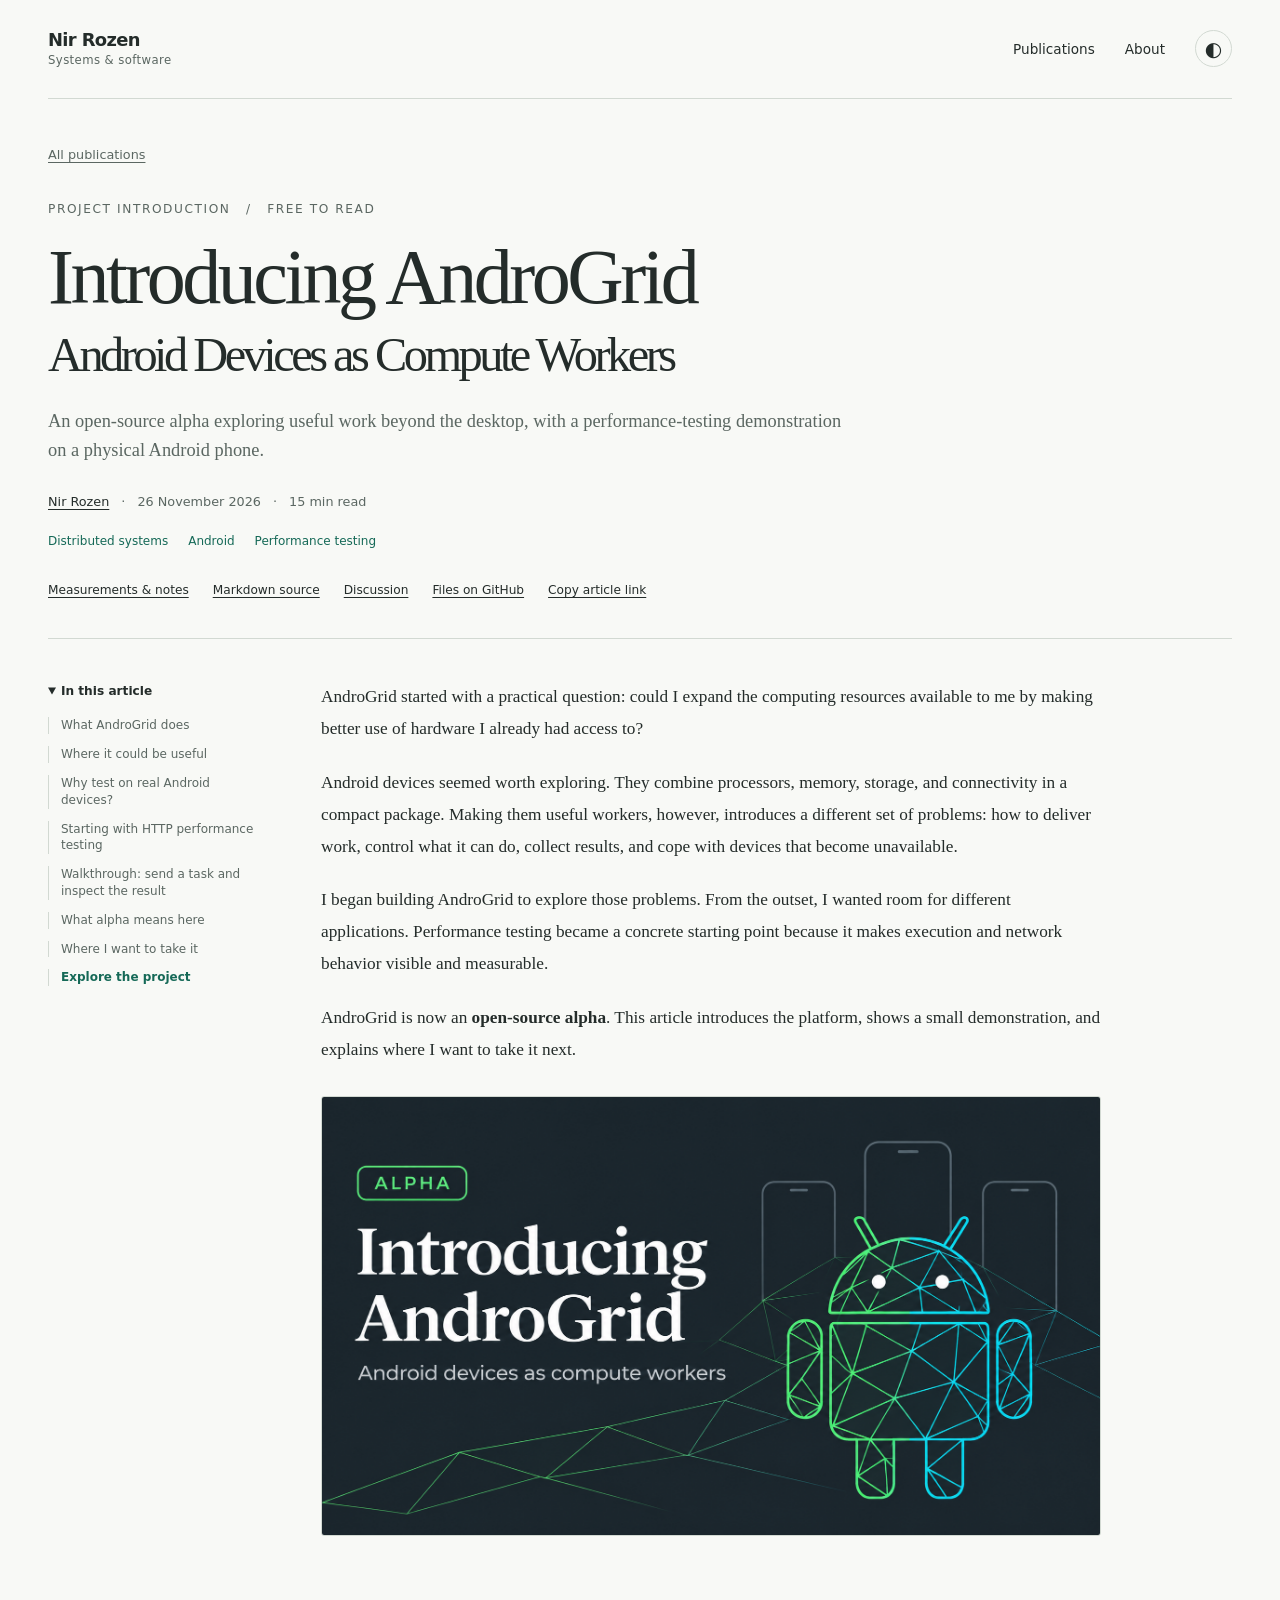
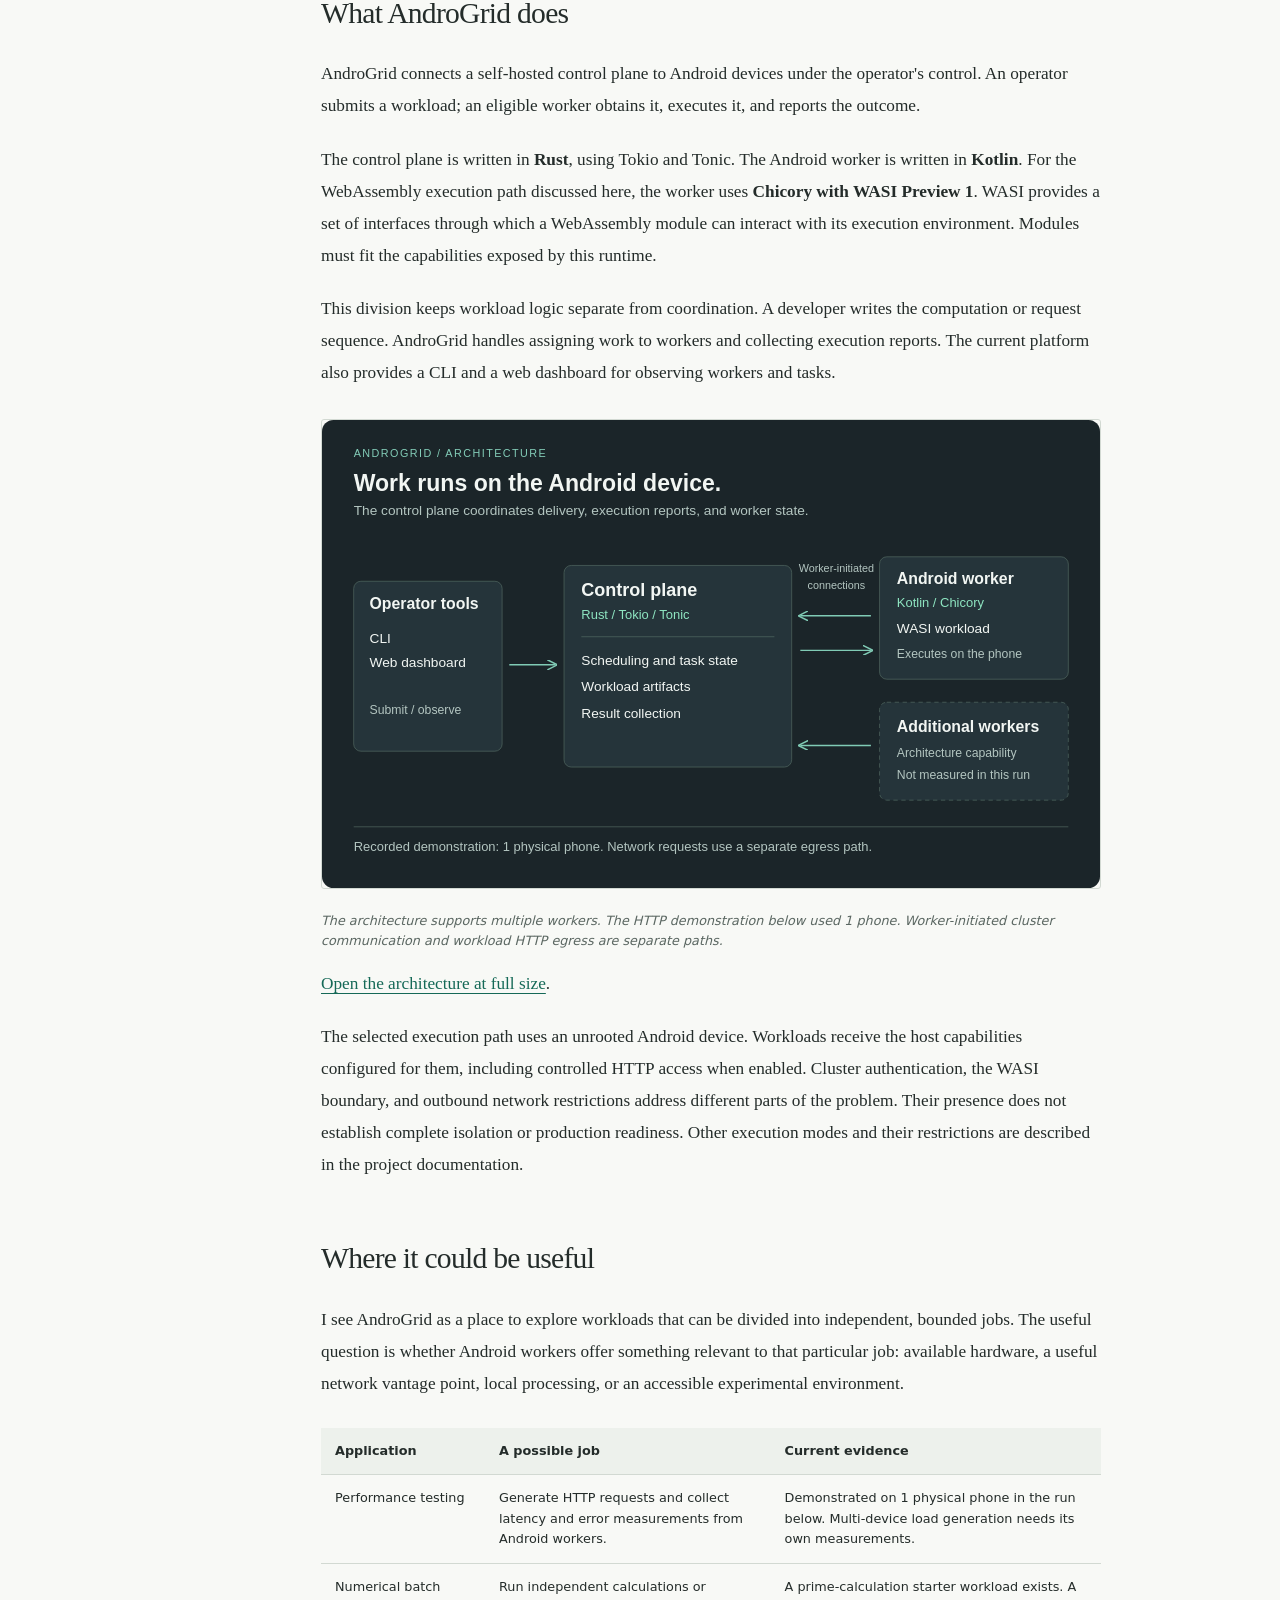
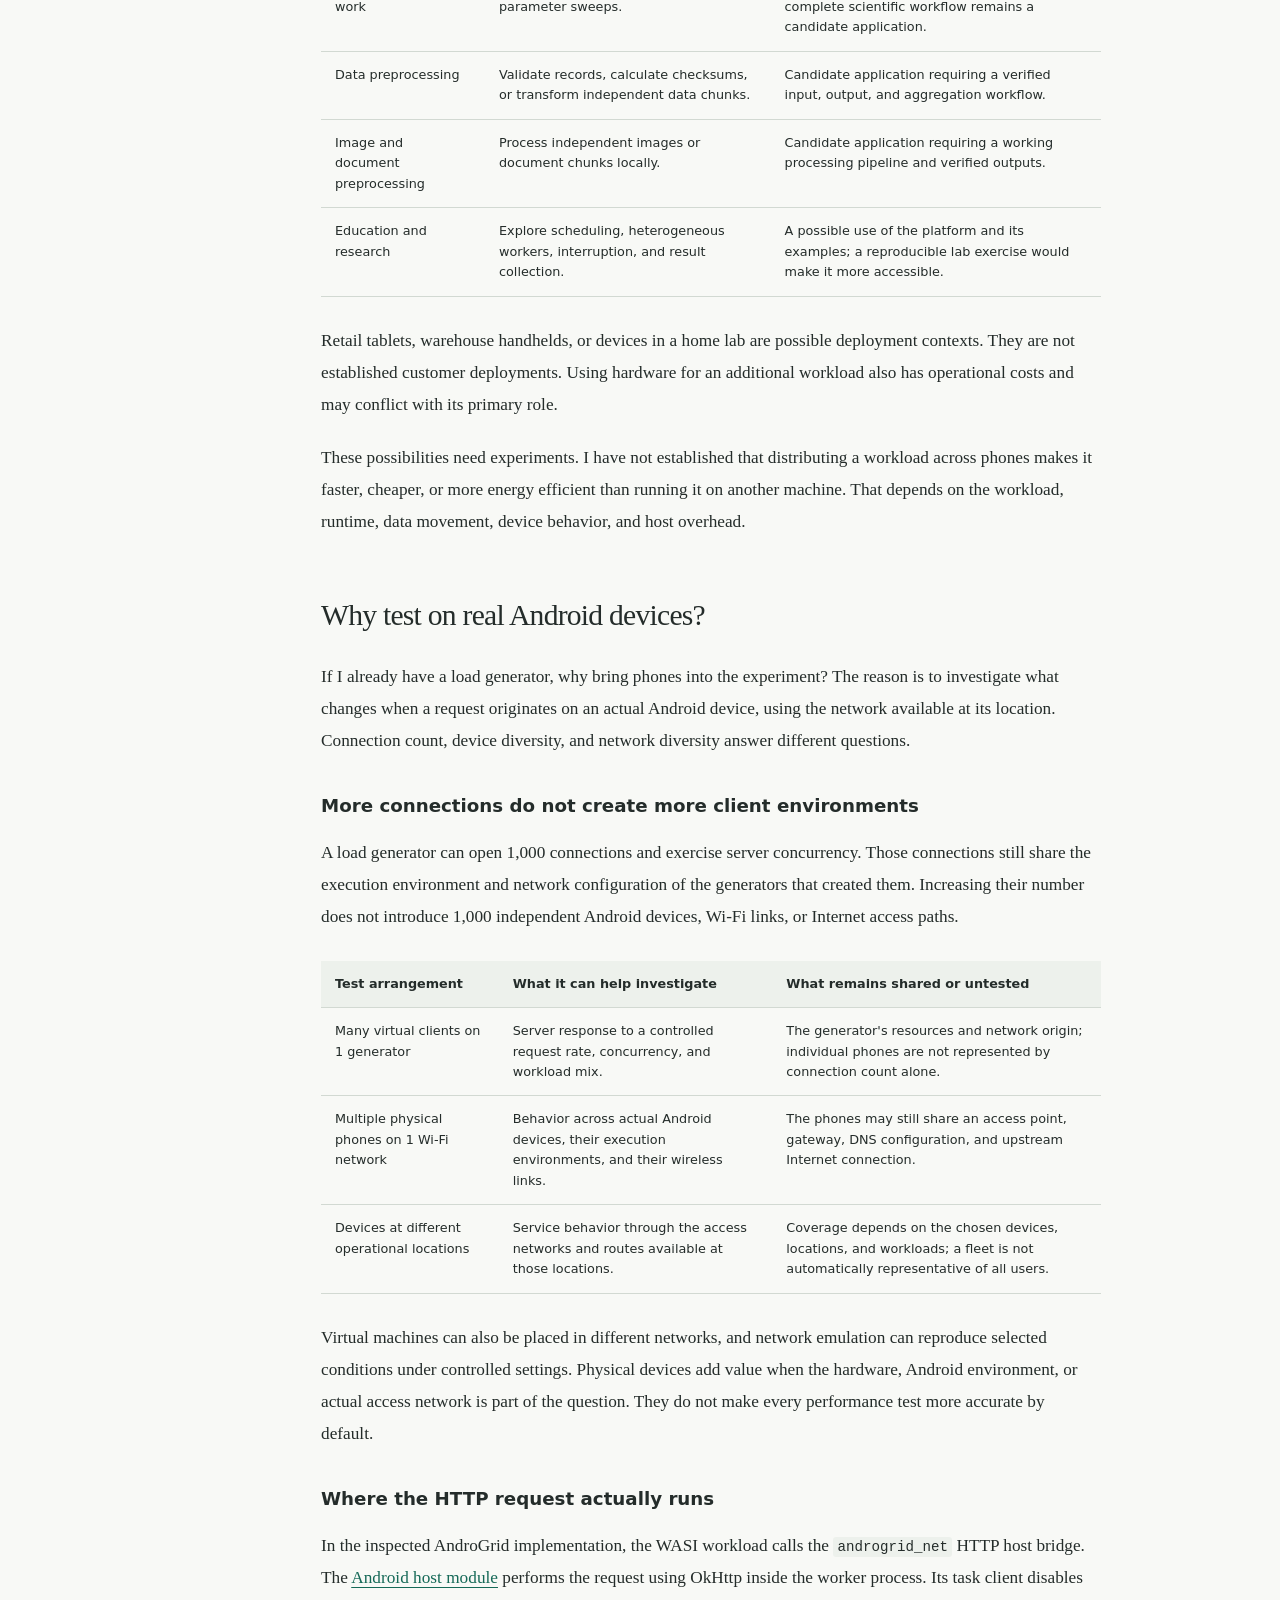
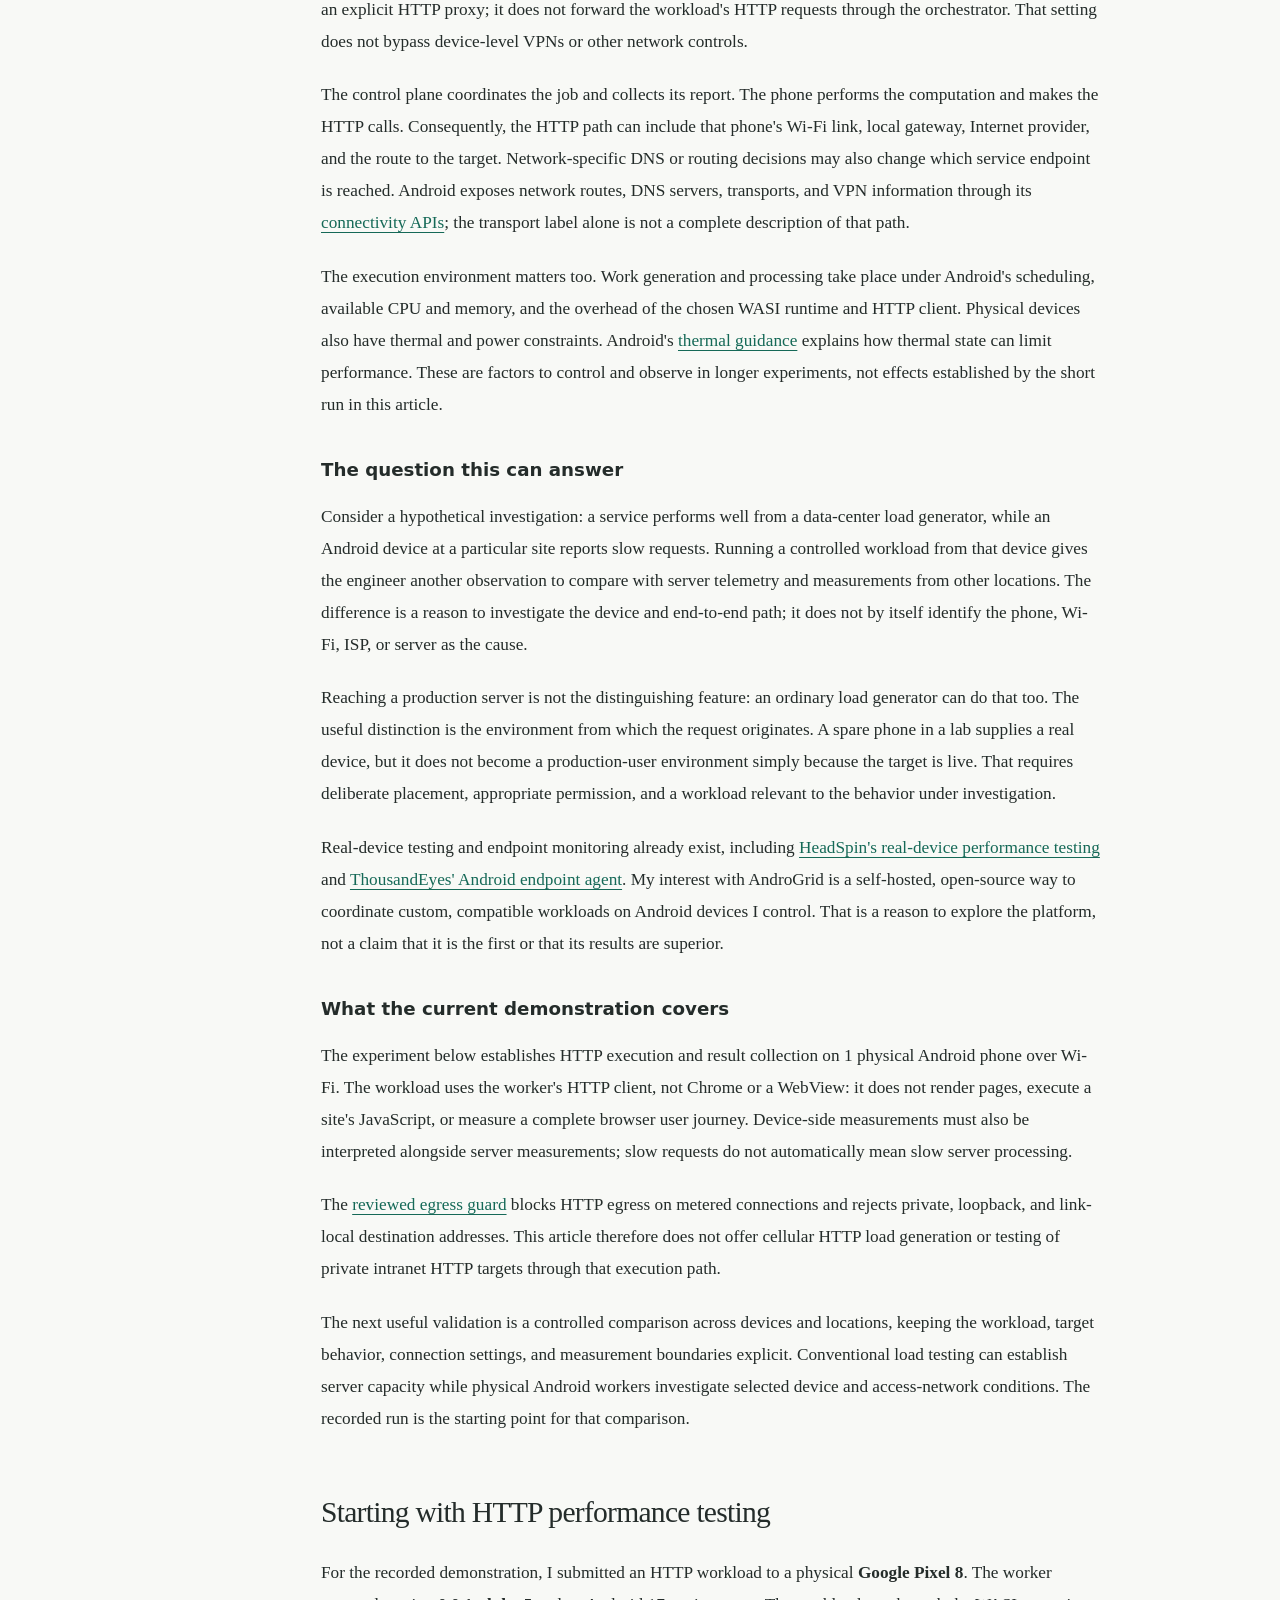
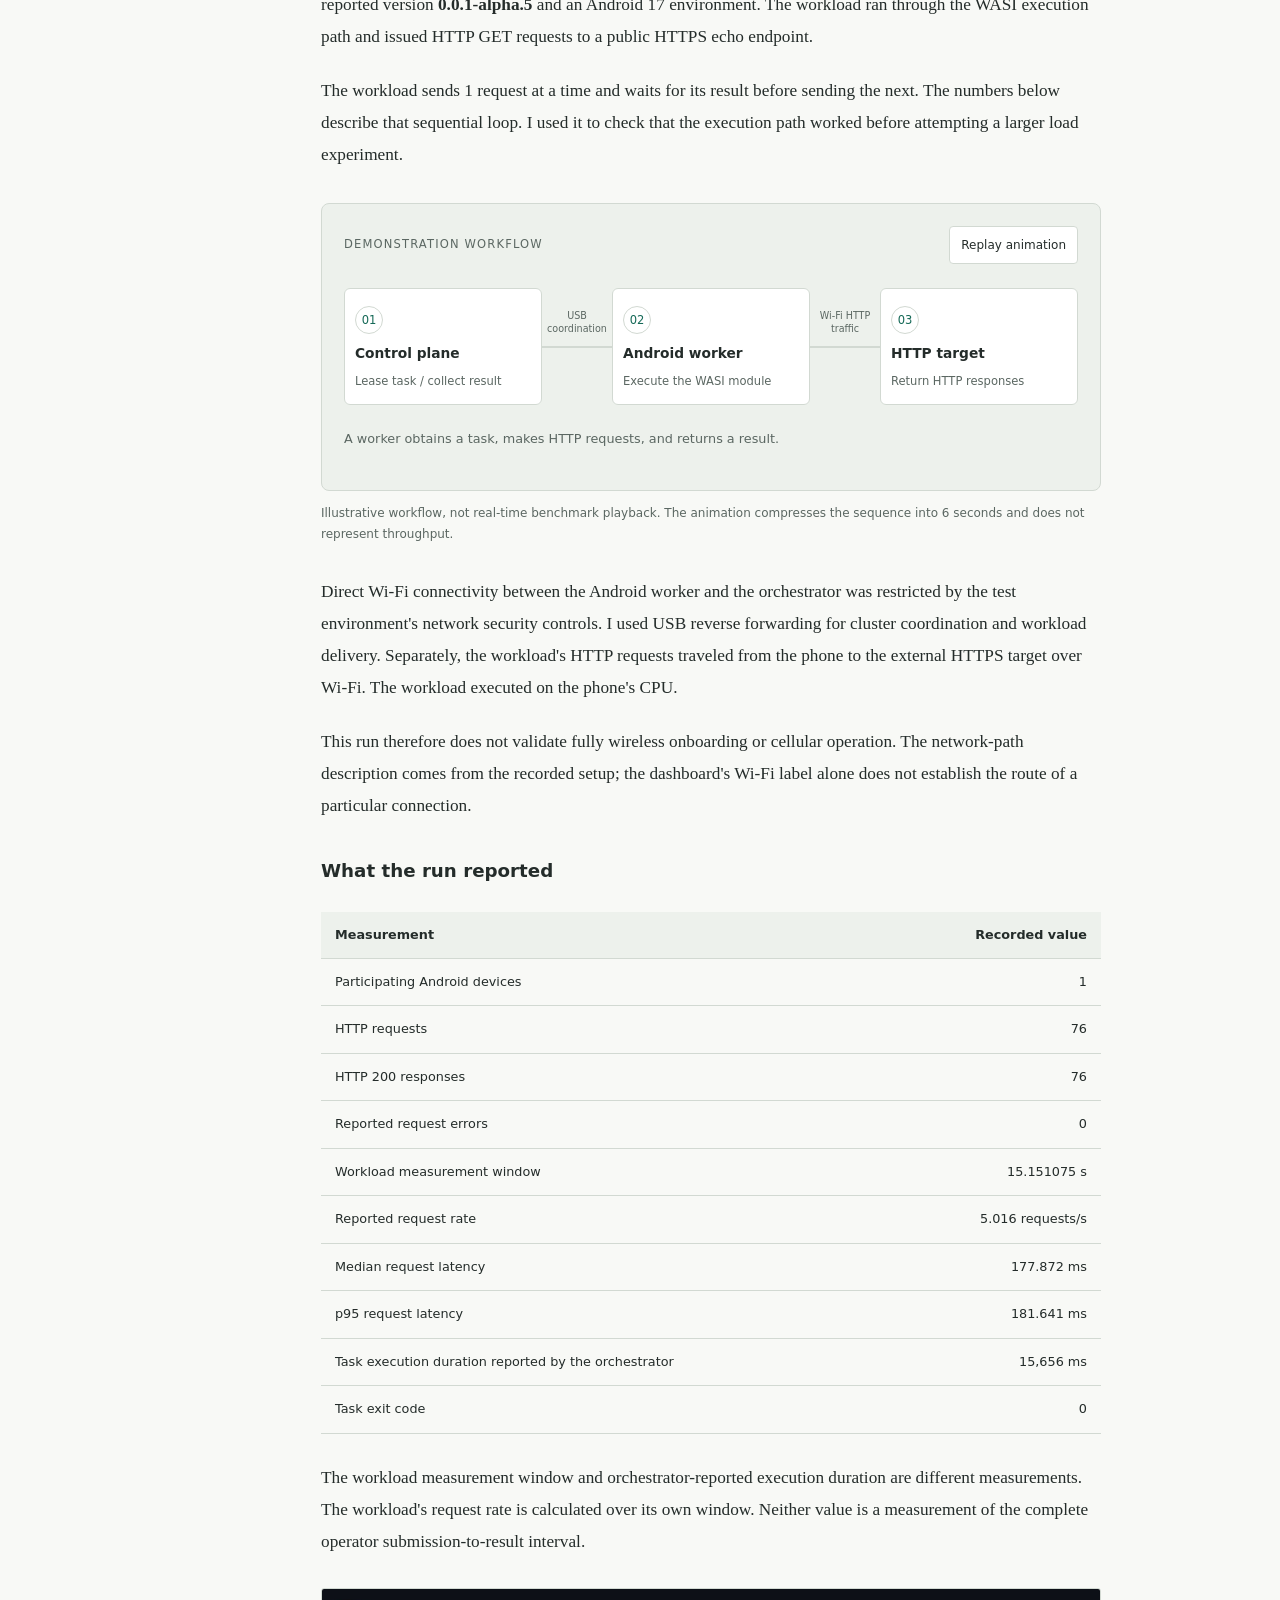
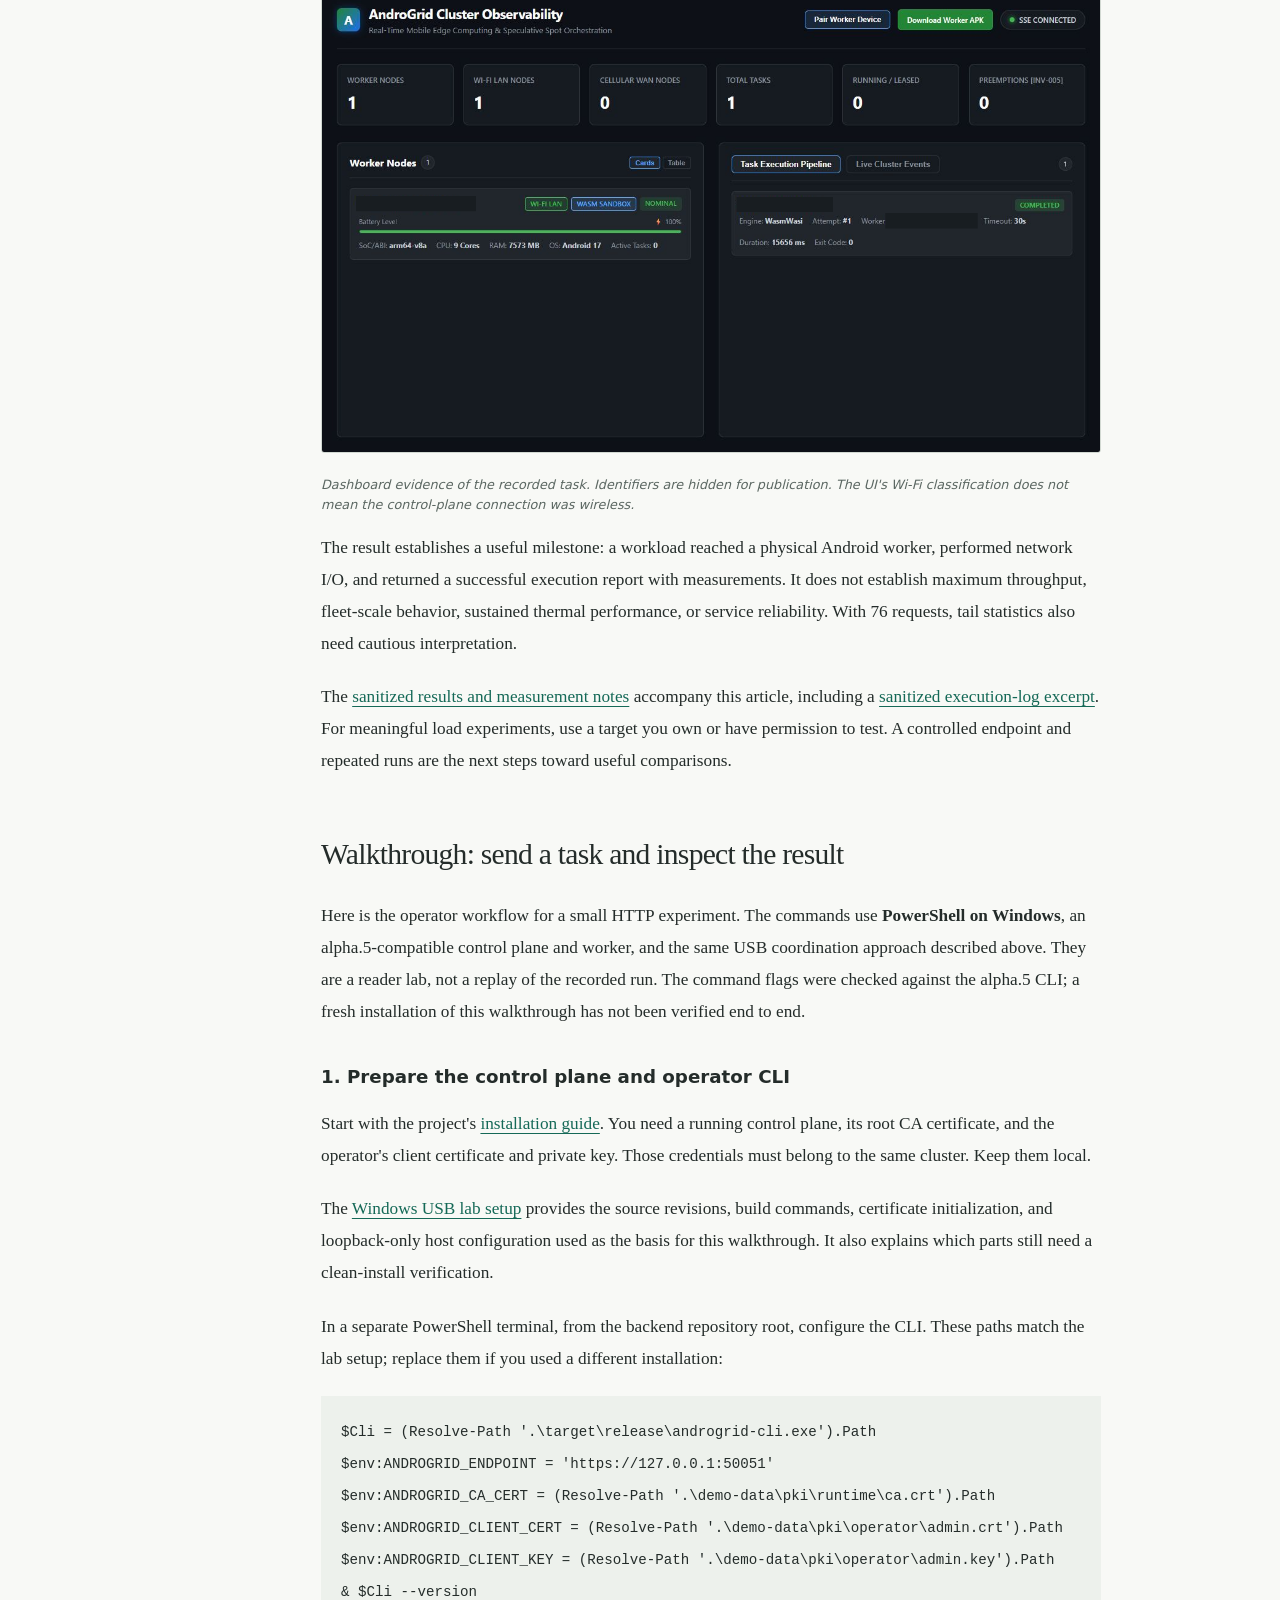
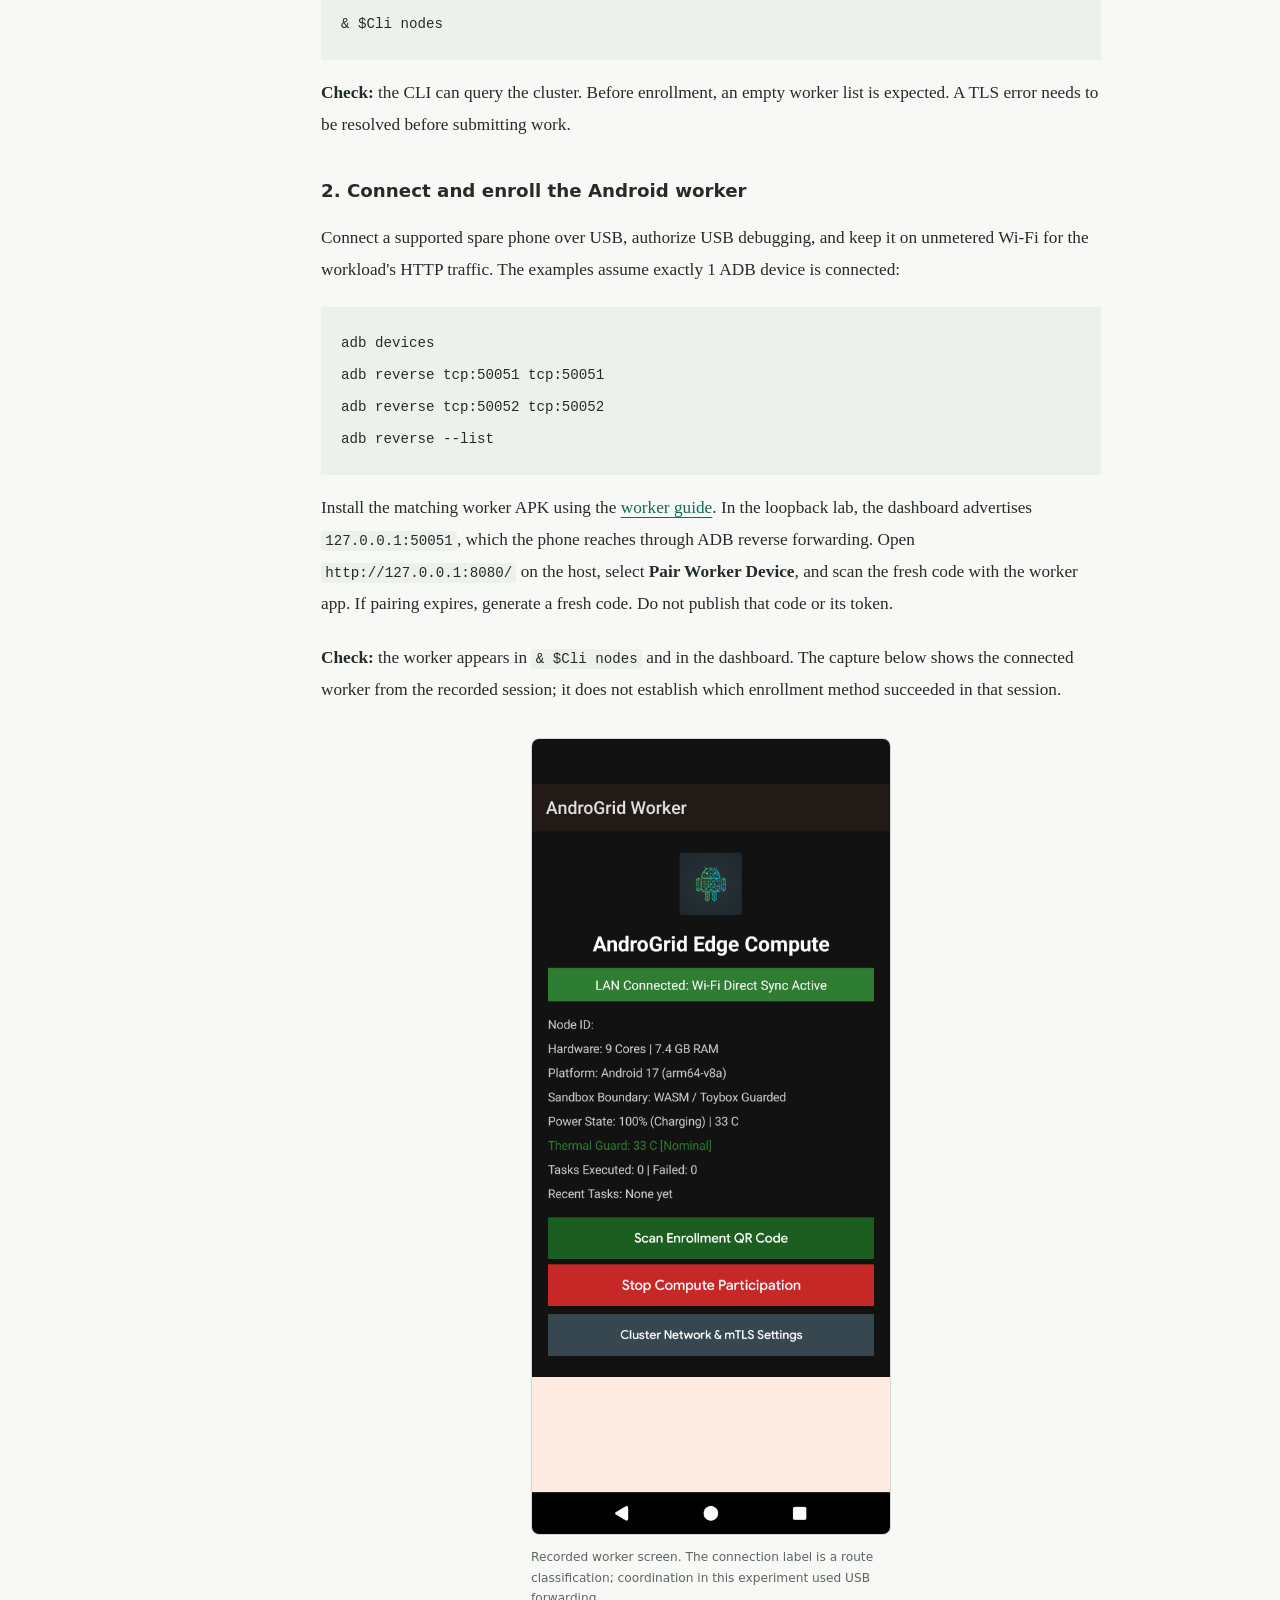
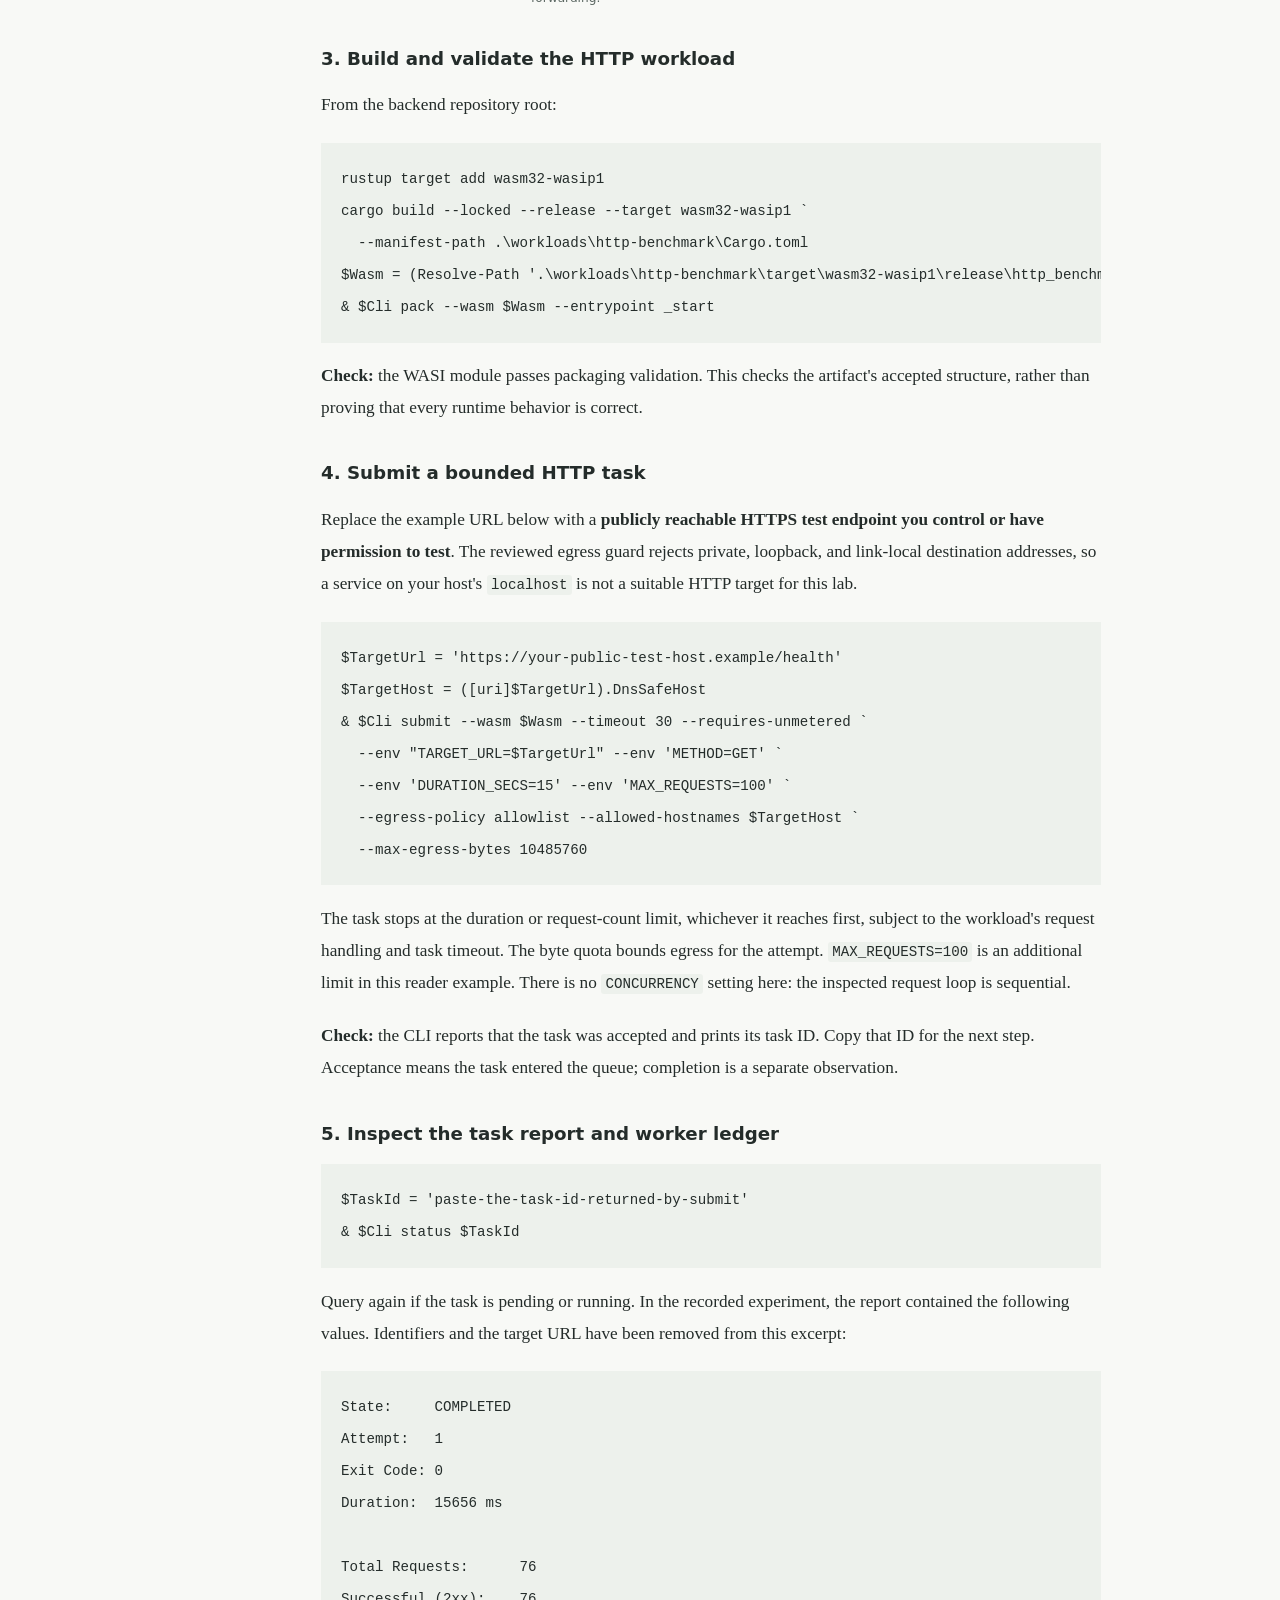
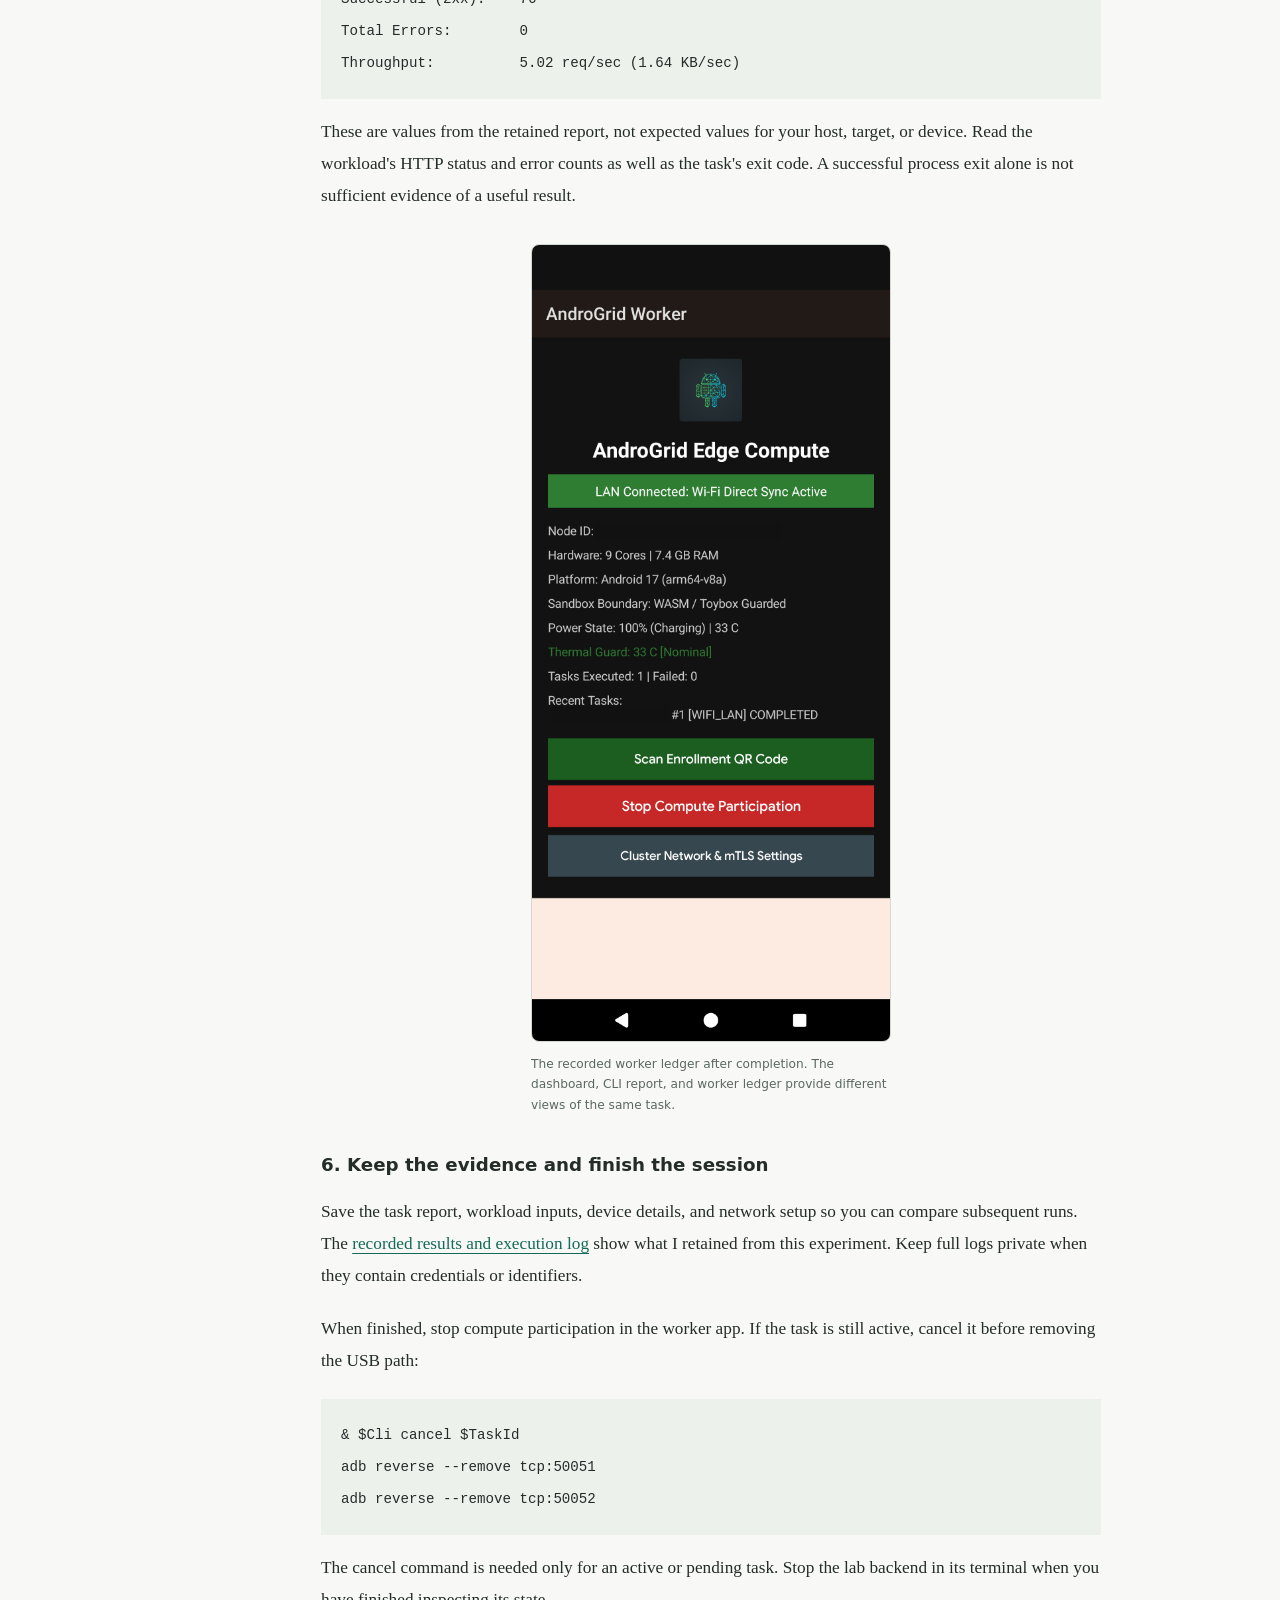
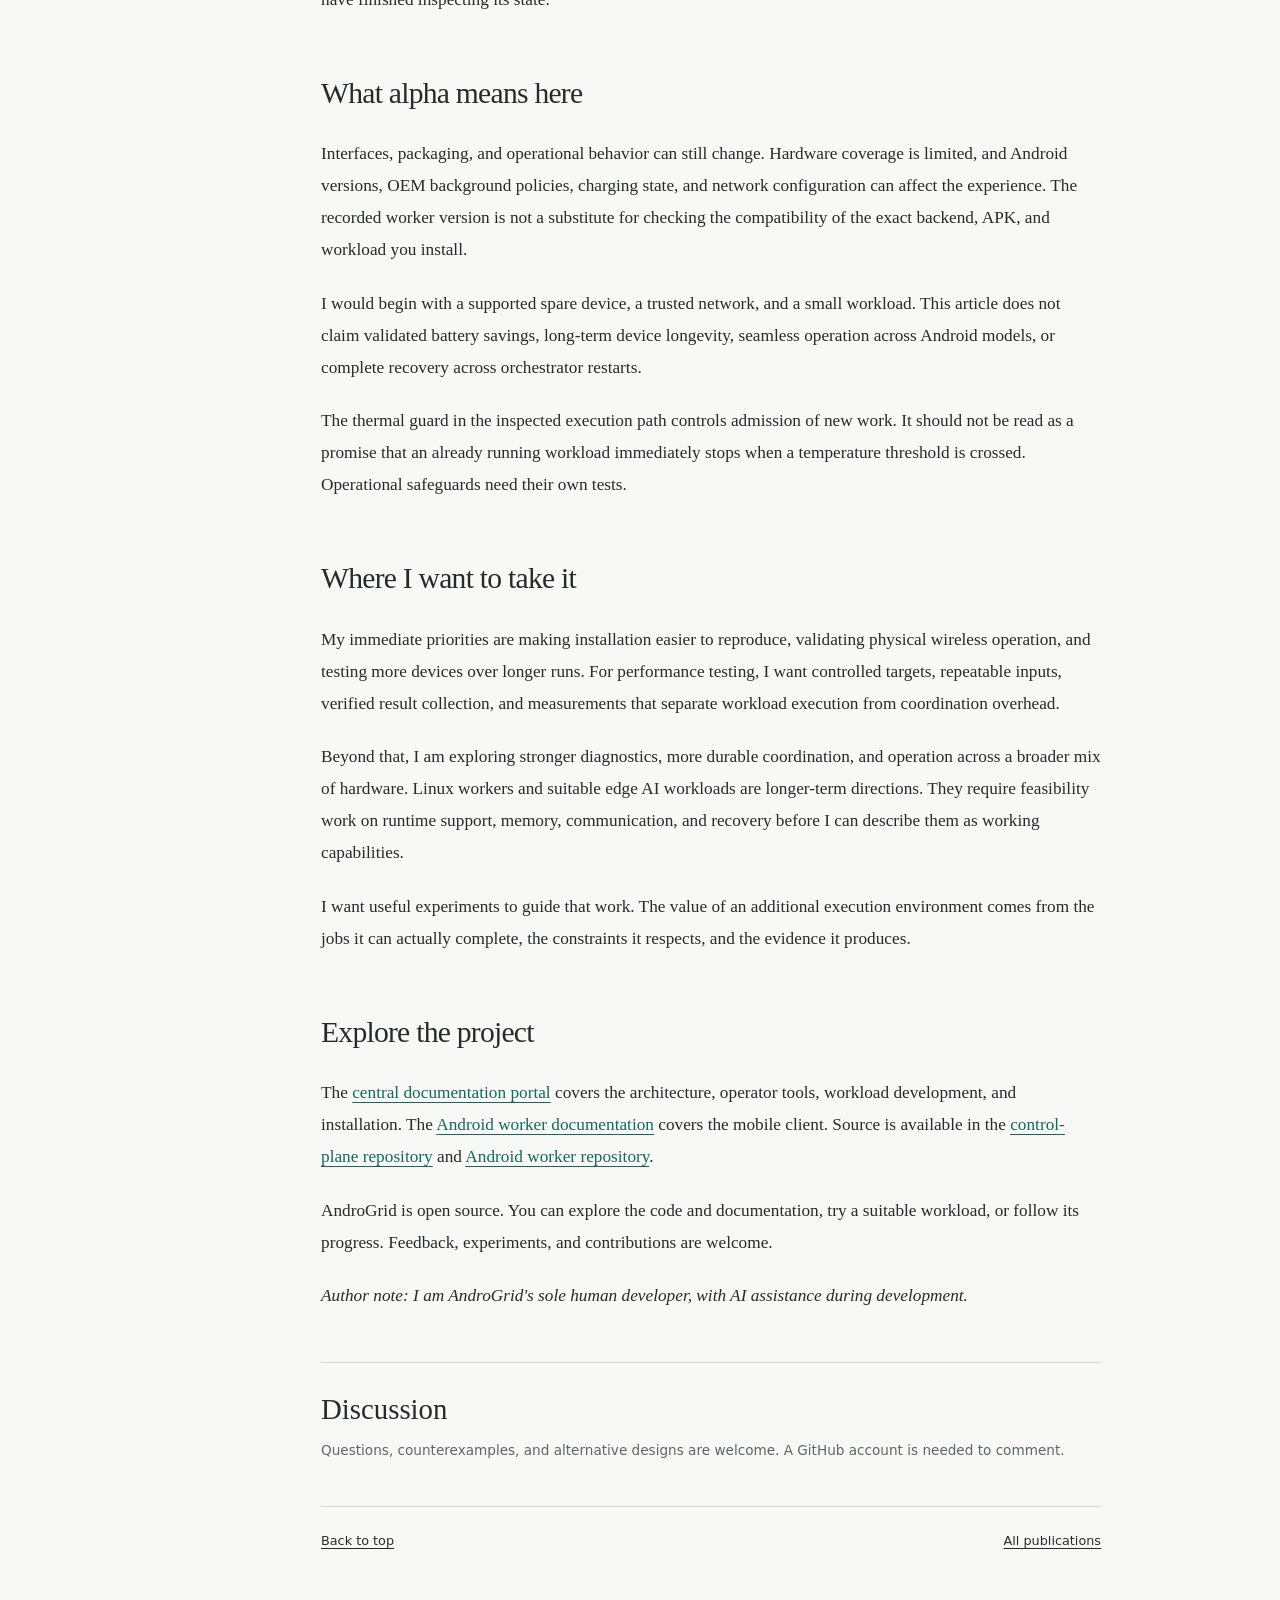
==== androgrid/index.html @ 283f144a "Publish AndroGrid introduction with real-device rationale and operator walkthrough" ====
<!doctype html>
<html lang="en">
<head>
  <meta charset="utf-8">
  <meta name="viewport" content="width=device-width, initial-scale=1">
  <meta name="color-scheme" content="light dark">
  <title>Introducing AndroGrid: Android Devices as Compute Workers | Nir Rozen</title>
  <meta name="description" content="Why I am building an Android compute platform, where it could be useful, and what an HTTP experiment on 1 physical phone actually showed.">
  <link rel="canonical" href="https://mrquality.github.io/articles/androgrid/">
  <meta property="og:type" content="article">
  <meta property="og:title" content="Introducing AndroGrid: Android Devices as Compute Workers | Nir Rozen">
  <meta property="og:description" content="Why I am building an Android compute platform, where it could be useful, and what an HTTP experiment on 1 physical phone actually showed.">
  <meta property="og:url" content="https://mrquality.github.io/articles/androgrid/">
  <meta property="og:image" content="https://mrquality.github.io/articles/androgrid/figures/00-cover.png">
  <meta name="twitter:card" content="summary_large_image">
  <link rel="alternate" type="application/rss+xml" title="Nir Rozen — Publications" href="../feed.xml">
  <script>try{var t=localStorage.getItem('publication-theme');if(t==='light'||t==='dark')document.documentElement.dataset.theme=t}catch(e){}</script>
  <link rel="stylesheet" href="./style.css?v=1">
  <script src="./site.js?v=1" defer></script>
  <meta name="giscus:backlink" content="https://mrquality.github.io/articles/androgrid/"><script type="application/ld+json">{"@context": "https://schema.org", "@type": "Article", "headline": "Introducing AndroGrid: Android Devices as Compute Workers", "description": "Why I am building an Android compute platform, where it could be useful, and what an HTTP experiment on 1 physical phone actually showed.", "author": {"@type": "Person", "name": "Nir Rozen", "url": "https://mrquality.github.io/articles/about.html"}, "datePublished": "2026-11-26", "mainEntityOfPage": "https://mrquality.github.io/articles/androgrid/", "image": "https://mrquality.github.io/articles/androgrid/figures/00-cover.png"}</script>
</head>
<body class="article-page">
  <a class="skip-link" href="#main">Skip to content</a>
  <header class="site-header wrap">
    <a class="wordmark" href="../" aria-label="Nir Rozen, home">Nir Rozen<span>Systems &amp; software</span></a>
    <nav aria-label="Main navigation">
      <a href="../#publications" >Publications</a>
      <a href="../about.html" >About</a>
      <button class="theme-toggle" type="button" hidden aria-label="Switch color theme"><span class="theme-icon" aria-hidden="true">◐</span><span class="theme-label">Theme</span></button>
    </nav>
  </header>
  <main id="main" class="wrap">
  <header class="article-header">
    <a class="back-link" href="../#publications">All publications</a>
    <p class="eyebrow">Project introduction <span aria-hidden="true">/</span> Free to read</p>
    <h1>Introducing AndroGrid<span>Android Devices as Compute Workers</span></h1>
    <p class="article-deck">An open-source alpha exploring useful work beyond the desktop, with a performance-testing demonstration on a physical Android phone.</p>
    <div class="article-meta"><a href="../about.html">Nir Rozen</a><span aria-hidden="true">·</span><time datetime="2026-11-26">26 November 2026</time><span aria-hidden="true">·</span><span>15 min read</span></div>
    <ul class="topic-list" aria-label="Topics"><li>Distributed systems</li><li>Android</li><li>Performance testing</li></ul>
    <nav class="article-resources" aria-label="Article resources"><a href="evidence/">Measurements &amp; notes</a><a href="article.md">Markdown source</a><a href="#comments">Discussion</a><a href="https://github.com/MrQuality/articles/tree/main/androgrid">Files on GitHub</a><button class="copy-link" type="button" hidden>Copy article link</button><span class="copy-status" role="status"></span></nav>
  </header>
  <div class="reading-layout">
    <aside class="contents-panel"><details open><summary>In this article</summary><nav aria-label="Table of contents"><ol><li><a href="#what-androgrid-does">What AndroGrid does</a></li><li><a href="#where-it-could-be-useful">Where it could be useful</a></li><li><a href="#why-test-on-real-android-devices">Why test on real Android devices?</a></li><li><a href="#starting-with-http-performance-testing">Starting with HTTP performance testing</a></li><li><a href="#walkthrough-send-a-task-and-inspect-the-result">Walkthrough: send a task and inspect the result</a></li><li><a href="#what-alpha-means-here">What alpha means here</a></li><li><a href="#where-i-want-to-take-it">Where I want to take it</a></li><li><a href="#explore-the-project">Explore the project</a></li></ol></nav></details></aside>
    <div class="reading-column"><article class="prose"><p>AndroGrid started with a practical question: could I expand the computing resources available to me by making better use of hardware I already had access to?</p>
<p>Android devices seemed worth exploring. They combine processors, memory, storage, and connectivity in a compact package. Making them useful workers, however, introduces a different set of problems: how to deliver work, control what it can do, collect results, and cope with devices that become unavailable.</p>
<p>I began building AndroGrid to explore those problems. From the outset, I wanted room for different applications. Performance testing became a concrete starting point because it makes execution and network behavior visible and measurable.</p>
<p>AndroGrid is now an <strong>open-source alpha</strong>. This article introduces the platform, shows a small demonstration, and explains where I want to take it next.</p>
<p><img src="figures/00-cover.png" alt="Introducing AndroGrid, an alpha project for Android compute workers." /></p>
<h2 id="what-androgrid-does">What AndroGrid does</h2>
<p>AndroGrid connects a self-hosted control plane to Android devices under the operator's control. An operator submits a workload; an eligible worker obtains it, executes it, and reports the outcome.</p>
<p>The control plane is written in <strong>Rust</strong>, using Tokio and Tonic. The Android worker is written in <strong>Kotlin</strong>. For the WebAssembly execution path discussed here, the worker uses <strong>Chicory with WASI Preview 1</strong>. WASI provides a set of interfaces through which a WebAssembly module can interact with its execution environment. Modules must fit the capabilities exposed by this runtime.</p>
<p>This division keeps workload logic separate from coordination. A developer writes the computation or request sequence. AndroGrid handles assigning work to workers and collecting execution reports. The current platform also provides a CLI and a web dashboard for observing workers and tasks.</p>
<p><img src="figures/01-architecture.svg" alt="Public architecture overview: operator tools, Rust control plane, and Android workers running WASI workloads." /></p>
<p><em>The architecture supports multiple workers. The HTTP demonstration below used 1 phone. Worker-initiated cluster communication and workload HTTP egress are separate paths.</em></p>
<p><a href="figures/01-architecture.svg">Open the architecture at full size</a>.</p>
<p>The selected execution path uses an unrooted Android device. Workloads receive the host capabilities configured for them, including controlled HTTP access when enabled. Cluster authentication, the WASI boundary, and outbound network restrictions address different parts of the problem. Their presence does not establish complete isolation or production readiness. Other execution modes and their restrictions are described in the project documentation.</p>
<h2 id="where-it-could-be-useful">Where it could be useful</h2>
<p>I see AndroGrid as a place to explore workloads that can be divided into independent, bounded jobs. The useful question is whether Android workers offer something relevant to that particular job: available hardware, a useful network vantage point, local processing, or an accessible experimental environment.</p>
<div class="table-scroll" tabindex="0" role="region" aria-label="Scrollable data table"><table>
<thead>
<tr>
<th>Application</th>
<th>A possible job</th>
<th>Current evidence</th>
</tr>
</thead>
<tbody>
<tr>
<td>Performance testing</td>
<td>Generate HTTP requests and collect latency and error measurements from Android workers.</td>
<td>Demonstrated on 1 physical phone in the run below. Multi-device load generation needs its own measurements.</td>
</tr>
<tr>
<td>Numerical batch work</td>
<td>Run independent calculations or parameter sweeps.</td>
<td>A prime-calculation starter workload exists. A complete scientific workflow remains a candidate application.</td>
</tr>
<tr>
<td>Data preprocessing</td>
<td>Validate records, calculate checksums, or transform independent data chunks.</td>
<td>Candidate application requiring a verified input, output, and aggregation workflow.</td>
</tr>
<tr>
<td>Image and document preprocessing</td>
<td>Process independent images or document chunks locally.</td>
<td>Candidate application requiring a working processing pipeline and verified outputs.</td>
</tr>
<tr>
<td>Education and research</td>
<td>Explore scheduling, heterogeneous workers, interruption, and result collection.</td>
<td>A possible use of the platform and its examples; a reproducible lab exercise would make it more accessible.</td>
</tr>
</tbody>
</table></div>
<p>Retail tablets, warehouse handhelds, or devices in a home lab are possible deployment contexts. They are not established customer deployments. Using hardware for an additional workload also has operational costs and may conflict with its primary role.</p>
<p>These possibilities need experiments. I have not established that distributing a workload across phones makes it faster, cheaper, or more energy efficient than running it on another machine. That depends on the workload, runtime, data movement, device behavior, and host overhead.</p>
<h2 id="why-test-on-real-android-devices">Why test on real Android devices?</h2>
<p>If I already have a load generator, why bring phones into the experiment? The reason is to investigate what changes when a request originates on an actual Android device, using the network available at its location. Connection count, device diversity, and network diversity answer different questions.</p>
<h3 id="more-connections-do-not-create-more-client-environments">More connections do not create more client environments</h3>
<p>A load generator can open 1,000 connections and exercise server concurrency. Those connections still share the execution environment and network configuration of the generators that created them. Increasing their number does not introduce 1,000 independent Android devices, Wi-Fi links, or Internet access paths.</p>
<div class="table-scroll" tabindex="0" role="region" aria-label="Scrollable data table"><table>
<thead>
<tr>
<th>Test arrangement</th>
<th>What it can help investigate</th>
<th>What remains shared or untested</th>
</tr>
</thead>
<tbody>
<tr>
<td>Many virtual clients on 1 generator</td>
<td>Server response to a controlled request rate, concurrency, and workload mix.</td>
<td>The generator's resources and network origin; individual phones are not represented by connection count alone.</td>
</tr>
<tr>
<td>Multiple physical phones on 1 Wi-Fi network</td>
<td>Behavior across actual Android devices, their execution environments, and their wireless links.</td>
<td>The phones may still share an access point, gateway, DNS configuration, and upstream Internet connection.</td>
</tr>
<tr>
<td>Devices at different operational locations</td>
<td>Service behavior through the access networks and routes available at those locations.</td>
<td>Coverage depends on the chosen devices, locations, and workloads; a fleet is not automatically representative of all users.</td>
</tr>
</tbody>
</table></div>
<p>Virtual machines can also be placed in different networks, and network emulation can reproduce selected conditions under controlled settings. Physical devices add value when the hardware, Android environment, or actual access network is part of the question. They do not make every performance test more accurate by default.</p>
<h3 id="where-the-http-request-actually-runs">Where the HTTP request actually runs</h3>
<p>In the inspected AndroGrid implementation, the WASI workload calls the <code>androgrid_net</code> HTTP host bridge. The <a href="https://github.com/ligature-platform/androgrid-android/blob/e897036d91903df3dae1d821d05ad9d6846d7f31/app/src/main/kotlin/com/androgrid/worker/engine/WasmNetworkEgressHostModule.kt">Android host module</a> performs the request using OkHttp inside the worker process. Its task client disables an explicit HTTP proxy; it does not forward the workload's HTTP requests through the orchestrator. That setting does not bypass device-level VPNs or other network controls.</p>
<p>The control plane coordinates the job and collects its report. The phone performs the computation and makes the HTTP calls. Consequently, the HTTP path can include that phone's Wi-Fi link, local gateway, Internet provider, and the route to the target. Network-specific DNS or routing decisions may also change which service endpoint is reached. Android exposes network routes, DNS servers, transports, and VPN information through its <a href="https://developer.android.com/develop/connectivity/network-ops/reading-network-state">connectivity APIs</a>; the transport label alone is not a complete description of that path.</p>
<p>The execution environment matters too. Work generation and processing take place under Android's scheduling, available CPU and memory, and the overhead of the chosen WASI runtime and HTTP client. Physical devices also have thermal and power constraints. Android's <a href="https://developer.android.com/games/optimize/adpf/thermal">thermal guidance</a> explains how thermal state can limit performance. These are factors to control and observe in longer experiments, not effects established by the short run in this article.</p>
<h3 id="the-question-this-can-answer">The question this can answer</h3>
<p>Consider a hypothetical investigation: a service performs well from a data-center load generator, while an Android device at a particular site reports slow requests. Running a controlled workload from that device gives the engineer another observation to compare with server telemetry and measurements from other locations. The difference is a reason to investigate the device and end-to-end path; it does not by itself identify the phone, Wi-Fi, ISP, or server as the cause.</p>
<p>Reaching a production server is not the distinguishing feature: an ordinary load generator can do that too. The useful distinction is the environment from which the request originates. A spare phone in a lab supplies a real device, but it does not become a production-user environment simply because the target is live. That requires deliberate placement, appropriate permission, and a workload relevant to the behavior under investigation.</p>
<p>Real-device testing and endpoint monitoring already exist, including <a href="https://www.headspin.io/solutions/performance-testing">HeadSpin's real-device performance testing</a> and <a href="https://www.thousandeyes.com/product/endpoint-agents/">ThousandEyes' Android endpoint agent</a>. My interest with AndroGrid is a self-hosted, open-source way to coordinate custom, compatible workloads on Android devices I control. That is a reason to explore the platform, not a claim that it is the first or that its results are superior.</p>
<h3 id="what-the-current-demonstration-covers">What the current demonstration covers</h3>
<p>The experiment below establishes HTTP execution and result collection on 1 physical Android phone over Wi-Fi. The workload uses the worker's HTTP client, not Chrome or a WebView: it does not render pages, execute a site's JavaScript, or measure a complete browser user journey. Device-side measurements must also be interpreted alongside server measurements; slow requests do not automatically mean slow server processing.</p>
<p>The <a href="https://github.com/ligature-platform/androgrid-android/blob/e897036d91903df3dae1d821d05ad9d6846d7f31/app/src/main/kotlin/com/androgrid/worker/engine/WasmNetworkEgressSecurityGuard.kt">reviewed egress guard</a> blocks HTTP egress on metered connections and rejects private, loopback, and link-local destination addresses. This article therefore does not offer cellular HTTP load generation or testing of private intranet HTTP targets through that execution path.</p>
<p>The next useful validation is a controlled comparison across devices and locations, keeping the workload, target behavior, connection settings, and measurement boundaries explicit. Conventional load testing can establish server capacity while physical Android workers investigate selected device and access-network conditions. The recorded run is the starting point for that comparison.</p>
<h2 id="starting-with-http-performance-testing">Starting with HTTP performance testing</h2>
<p>For the recorded demonstration, I submitted an HTTP workload to a physical <strong>Google Pixel 8</strong>. The worker reported version <strong>0.0.1-alpha.5</strong> and an Android 17 environment. The workload ran through the WASI execution path and issued HTTP GET requests to a public HTTPS echo endpoint.</p>
<p>The workload sends 1 request at a time and waits for its result before sending the next. The numbers below describe that sequential loop. I used it to check that the execution path worked before attempting a larger load experiment.</p>
<figure class="ag-workflow" aria-labelledby="ag-flow-caption">
  <div class="ag-flow-stage" data-ag-workflow>
    <div class="ag-flow-top"><span class="ag-flow-kicker">Demonstration workflow</span><button type="button" class="ag-flow-replay" hidden>Replay animation</button></div>
    <div class="ag-flow-nodes">
      <div class="ag-flow-node" data-ag-node="control"><span class="ag-flow-icon" aria-hidden="true">01</span><strong>Control plane</strong><span>Lease task / collect result</span></div>
      <div class="ag-flow-link"><span>USB coordination</span><i class="ag-packet ag-packet-task" aria-hidden="true"></i><i class="ag-packet ag-packet-result" aria-hidden="true"></i></div>
      <div class="ag-flow-node" data-ag-node="phone"><span class="ag-flow-icon" aria-hidden="true">02</span><strong>Android worker</strong><span>Execute the WASI module</span></div>
      <div class="ag-flow-link"><span>Wi-Fi HTTP traffic</span><i class="ag-packet ag-packet-http" aria-hidden="true"></i></div>
      <div class="ag-flow-node" data-ag-node="target"><span class="ag-flow-icon" aria-hidden="true">03</span><strong>HTTP target</strong><span>Return HTTP responses</span></div>
    </div>
    <p class="ag-flow-status" role="status">A worker obtains a task, makes HTTP requests, and returns a result.</p>
  </div>
  <figcaption id="ag-flow-caption">Illustrative workflow, not real-time benchmark playback. The animation compresses the sequence into 6 seconds and does not represent throughput.</figcaption>
</figure>
<p>Direct Wi-Fi connectivity between the Android worker and the orchestrator was restricted by the test environment's network security controls. I used USB reverse forwarding for cluster coordination and workload delivery. Separately, the workload's HTTP requests traveled from the phone to the external HTTPS target over Wi-Fi. The workload executed on the phone's CPU.</p>
<p>This run therefore does not validate fully wireless onboarding or cellular operation. The network-path description comes from the recorded setup; the dashboard's Wi-Fi label alone does not establish the route of a particular connection.</p>
<h3 id="what-the-run-reported">What the run reported</h3>
<div class="table-scroll" tabindex="0" role="region" aria-label="Scrollable data table"><table>
<thead>
<tr>
<th>Measurement</th>
<th style="text-align:right">Recorded value</th>
</tr>
</thead>
<tbody>
<tr>
<td>Participating Android devices</td>
<td style="text-align:right">1</td>
</tr>
<tr>
<td>HTTP requests</td>
<td style="text-align:right">76</td>
</tr>
<tr>
<td>HTTP 200 responses</td>
<td style="text-align:right">76</td>
</tr>
<tr>
<td>Reported request errors</td>
<td style="text-align:right">0</td>
</tr>
<tr>
<td>Workload measurement window</td>
<td style="text-align:right">15.151075 s</td>
</tr>
<tr>
<td>Reported request rate</td>
<td style="text-align:right">5.016 requests/s</td>
</tr>
<tr>
<td>Median request latency</td>
<td style="text-align:right">177.872 ms</td>
</tr>
<tr>
<td>p95 request latency</td>
<td style="text-align:right">181.641 ms</td>
</tr>
<tr>
<td>Task execution duration reported by the orchestrator</td>
<td style="text-align:right">15,656 ms</td>
</tr>
<tr>
<td>Task exit code</td>
<td style="text-align:right">0</td>
</tr>
</tbody>
</table></div>
<p>The workload measurement window and orchestrator-reported execution duration are different measurements. The workload's request rate is calculated over its own window. Neither value is a measurement of the complete operator submission-to-result interval.</p>
<p><img src="figures/02-dashboard.png" alt="Actual AndroGrid dashboard showing 1 worker and a completed WASI task, with identifying information redacted." /></p>
<p><em>Dashboard evidence of the recorded task. Identifiers are hidden for publication. The UI's Wi-Fi classification does not mean the control-plane connection was wireless.</em></p>
<p>The result establishes a useful milestone: a workload reached a physical Android worker, performed network I/O, and returned a successful execution report with measurements. It does not establish maximum throughput, fleet-scale behavior, sustained thermal performance, or service reliability. With 76 requests, tail statistics also need cautious interpretation.</p>
<p>The <a href="evidence/">sanitized results and measurement notes</a> accompany this article, including a <a href="evidence/execution.txt">sanitized execution-log excerpt</a>. For meaningful load experiments, use a target you own or have permission to test. A controlled endpoint and repeated runs are the next steps toward useful comparisons.</p>
<h2 id="walkthrough-send-a-task-and-inspect-the-result">Walkthrough: send a task and inspect the result</h2>
<p>Here is the operator workflow for a small HTTP experiment. The commands use <strong>PowerShell on Windows</strong>, an alpha.5-compatible control plane and worker, and the same USB coordination approach described above. They are a reader lab, not a replay of the recorded run. The command flags were checked against the alpha.5 CLI; a fresh installation of this walkthrough has not been verified end to end.</p>
<h3 id="1-prepare-the-control-plane-and-operator-cli">1. Prepare the control plane and operator CLI</h3>
<p>Start with the project's <a href="https://ligature-platform.github.io/androgrid-backend/getting_started/quickstart.html">installation guide</a>. You need a running control plane, its root CA certificate, and the operator's client certificate and private key. Those credentials must belong to the same cluster. Keep them local.</p>
<p>The <a href="evidence/windows-usb-lab.md">Windows USB lab setup</a> provides the source revisions, build commands, certificate initialization, and loopback-only host configuration used as the basis for this walkthrough. It also explains which parts still need a clean-install verification.</p>
<p>In a separate PowerShell terminal, from the backend repository root, configure the CLI. These paths match the lab setup; replace them if you used a different installation:</p>
<pre><code class="language-powershell">$Cli = (Resolve-Path '.\target\release\androgrid-cli.exe').Path
$env:ANDROGRID_ENDPOINT = 'https://127.0.0.1:50051'
$env:ANDROGRID_CA_CERT = (Resolve-Path '.\demo-data\pki\runtime\ca.crt').Path
$env:ANDROGRID_CLIENT_CERT = (Resolve-Path '.\demo-data\pki\operator\admin.crt').Path
$env:ANDROGRID_CLIENT_KEY = (Resolve-Path '.\demo-data\pki\operator\admin.key').Path
&amp; $Cli --version
&amp; $Cli nodes
</code></pre>
<p><strong>Check:</strong> the CLI can query the cluster. Before enrollment, an empty worker list is expected. A TLS error needs to be resolved before submitting work.</p>
<h3 id="2-connect-and-enroll-the-android-worker">2. Connect and enroll the Android worker</h3>
<p>Connect a supported spare phone over USB, authorize USB debugging, and keep it on unmetered Wi-Fi for the workload's HTTP traffic. The examples assume exactly 1 ADB device is connected:</p>
<pre><code class="language-powershell">adb devices
adb reverse tcp:50051 tcp:50051
adb reverse tcp:50052 tcp:50052
adb reverse --list
</code></pre>
<p>Install the matching worker APK using the <a href="https://ligature-platform.github.io/androgrid-backend/android/worker_guide.html">worker guide</a>. In the loopback lab, the dashboard advertises <code>127.0.0.1:50051</code>, which the phone reaches through ADB reverse forwarding. Open <code>http://127.0.0.1:8080/</code> on the host, select <strong>Pair Worker Device</strong>, and scan the fresh code with the worker app. If pairing expires, generate a fresh code. Do not publish that code or its token.</p>
<p><strong>Check:</strong> the worker appears in <code>&amp; $Cli nodes</code> and in the dashboard. The capture below shows the connected worker from the recorded session; it does not establish which enrollment method succeeded in that session.</p>
<figure class="ag-phone-shot">
  <a href="figures/04-worker-connected.png"><img src="figures/04-worker-connected.png" alt="Actual Android worker screen showing connected state and hardware telemetry, with identifying details masked." loading="lazy" width="1080" height="2400"></a>
  <figcaption>Recorded worker screen. The connection label is a route classification; coordination in this experiment used USB forwarding.</figcaption>
</figure>
<h3 id="3-build-and-validate-the-http-workload">3. Build and validate the HTTP workload</h3>
<p>From the backend repository root:</p>
<pre><code class="language-powershell">rustup target add wasm32-wasip1
cargo build --locked --release --target wasm32-wasip1 `
  --manifest-path .\workloads\http-benchmark\Cargo.toml
$Wasm = (Resolve-Path '.\workloads\http-benchmark\target\wasm32-wasip1\release\http_benchmark.wasm').Path
&amp; $Cli pack --wasm $Wasm --entrypoint _start
</code></pre>
<p><strong>Check:</strong> the WASI module passes packaging validation. This checks the artifact's accepted structure, rather than proving that every runtime behavior is correct.</p>
<h3 id="4-submit-a-bounded-http-task">4. Submit a bounded HTTP task</h3>
<p>Replace the example URL below with a <strong>publicly reachable HTTPS test endpoint you control or have permission to test</strong>. The reviewed egress guard rejects private, loopback, and link-local destination addresses, so a service on your host's <code>localhost</code> is not a suitable HTTP target for this lab.</p>
<pre><code class="language-powershell">$TargetUrl = 'https://your-public-test-host.example/health'
$TargetHost = ([uri]$TargetUrl).DnsSafeHost
&amp; $Cli submit --wasm $Wasm --timeout 30 --requires-unmetered `
  --env &quot;TARGET_URL=$TargetUrl&quot; --env 'METHOD=GET' `
  --env 'DURATION_SECS=15' --env 'MAX_REQUESTS=100' `
  --egress-policy allowlist --allowed-hostnames $TargetHost `
  --max-egress-bytes 10485760
</code></pre>
<p>The task stops at the duration or request-count limit, whichever it reaches first, subject to the workload's request handling and task timeout. The byte quota bounds egress for the attempt. <code>MAX_REQUESTS=100</code> is an additional limit in this reader example. There is no <code>CONCURRENCY</code> setting here: the inspected request loop is sequential.</p>
<p><strong>Check:</strong> the CLI reports that the task was accepted and prints its task ID. Copy that ID for the next step. Acceptance means the task entered the queue; completion is a separate observation.</p>
<h3 id="5-inspect-the-task-report-and-worker-ledger">5. Inspect the task report and worker ledger</h3>
<pre><code class="language-powershell">$TaskId = 'paste-the-task-id-returned-by-submit'
&amp; $Cli status $TaskId
</code></pre>
<p>Query again if the task is pending or running. In the recorded experiment, the report contained the following values. Identifiers and the target URL have been removed from this excerpt:</p>
<pre><code class="language-text">State:     COMPLETED
Attempt:   1
Exit Code: 0
Duration:  15656 ms

Total Requests:      76
Successful (2xx):    76
Total Errors:        0
Throughput:          5.02 req/sec (1.64 KB/sec)
</code></pre>
<p>These are values from the retained report, not expected values for your host, target, or device. Read the workload's HTTP status and error counts as well as the task's exit code. A successful process exit alone is not sufficient evidence of a useful result.</p>
<figure class="ag-phone-shot">
  <a href="figures/05-worker-ledger.png"><img src="figures/05-worker-ledger.png" alt="Actual Android worker ledger showing 1 executed task, 0 failed tasks, and a completed entry, with identifying details masked." loading="lazy" width="1080" height="2400"></a>
  <figcaption>The recorded worker ledger after completion. The dashboard, CLI report, and worker ledger provide different views of the same task.</figcaption>
</figure>
<h3 id="6-keep-the-evidence-and-finish-the-session">6. Keep the evidence and finish the session</h3>
<p>Save the task report, workload inputs, device details, and network setup so you can compare subsequent runs. The <a href="evidence/">recorded results and execution log</a> show what I retained from this experiment. Keep full logs private when they contain credentials or identifiers.</p>
<p>When finished, stop compute participation in the worker app. If the task is still active, cancel it before removing the USB path:</p>
<pre><code class="language-powershell">&amp; $Cli cancel $TaskId
adb reverse --remove tcp:50051
adb reverse --remove tcp:50052
</code></pre>
<p>The cancel command is needed only for an active or pending task. Stop the lab backend in its terminal when you have finished inspecting its state.</p>
<h2 id="what-alpha-means-here">What alpha means here</h2>
<p>Interfaces, packaging, and operational behavior can still change. Hardware coverage is limited, and Android versions, OEM background policies, charging state, and network configuration can affect the experience. The recorded worker version is not a substitute for checking the compatibility of the exact backend, APK, and workload you install.</p>
<p>I would begin with a supported spare device, a trusted network, and a small workload. This article does not claim validated battery savings, long-term device longevity, seamless operation across Android models, or complete recovery across orchestrator restarts.</p>
<p>The thermal guard in the inspected execution path controls admission of new work. It should not be read as a promise that an already running workload immediately stops when a temperature threshold is crossed. Operational safeguards need their own tests.</p>
<h2 id="where-i-want-to-take-it">Where I want to take it</h2>
<p>My immediate priorities are making installation easier to reproduce, validating physical wireless operation, and testing more devices over longer runs. For performance testing, I want controlled targets, repeatable inputs, verified result collection, and measurements that separate workload execution from coordination overhead.</p>
<p>Beyond that, I am exploring stronger diagnostics, more durable coordination, and operation across a broader mix of hardware. Linux workers and suitable edge AI workloads are longer-term directions. They require feasibility work on runtime support, memory, communication, and recovery before I can describe them as working capabilities.</p>
<p>I want useful experiments to guide that work. The value of an additional execution environment comes from the jobs it can actually complete, the constraints it respects, and the evidence it produces.</p>
<h2 id="explore-the-project">Explore the project</h2>
<p>The <a href="https://ligature-platform.github.io/androgrid-backend/">central documentation portal</a> covers the architecture, operator tools, workload development, and installation. The <a href="https://ligature-platform.github.io/androgrid-android/">Android worker documentation</a> covers the mobile client. Source is available in the <a href="https://github.com/ligature-platform/androgrid-backend">control-plane repository</a> and <a href="https://github.com/ligature-platform/androgrid-android">Android worker repository</a>.</p>
<p>AndroGrid is open source. You can explore the code and documentation, try a suitable workload, or follow its progress. Feedback, experiments, and contributions are welcome.</p>
<p><em>Author note: I am AndroGrid's sole human developer, with AI assistance during development.</em></p>
</article><section class="comments" id="comments" aria-labelledby="comments-title"><h2 id="comments-title">Discussion</h2><p>Questions, counterexamples, and alternative designs are welcome. A GitHub account is needed to comment.</p><div class="giscus"></div><script src="https://giscus.app/client.js" data-repo="MrQuality/articles" data-repo-id="R_kgDOV6AA9g" data-category="Announcements" data-category-id="DIC_kwDOV6AA9s4DL_xj" data-mapping="pathname" data-strict="1" data-reactions-enabled="1" data-emit-metadata="0" data-input-position="top" data-theme="preferred_color_scheme" data-lang="en" data-loading="lazy" crossorigin="anonymous" async></script></section><div class="article-end"><a href="#main">Back to top</a><a href="../#publications">All publications</a></div></div>
  </div>
</main>

  <footer class="site-footer wrap">
    <p>Independent writing by <a href="../about.html">Nir Rozen</a>.</p>
    <nav aria-label="Footer"><a href="https://github.com/MrQuality">GitHub</a><a href="../feed.xml">RSS feed</a><a href="../#publications">Publications</a></nav>
  </footer>
</body>
</html>
---- androgrid/style.css ----
@layer base, layout, article, responsive;
@layer base {
  :root { color-scheme:light; --paper:#f8f9f6; --ink:#242c2a; --muted:#5b6762; --line:#d2d9d2; --accent:#156957; --panel:#edf1ec; --card:#fff; --soft:#dceae0; --caution:#f4e5d6; --serif:Georgia,'Times New Roman',serif; --sans:system-ui,-apple-system,BlinkMacSystemFont,'Segoe UI',sans-serif; }
  :root[data-theme=dark] { color-scheme:dark; --paper:#171d1b; --ink:#e2e8df; --muted:#a4b2a8; --line:#3a4840; --accent:#8ad2b3; --panel:#222d26; --card:#29352d; --soft:#2e493b; --caution:#4c3b2c; }
  @media(prefers-color-scheme:dark) { :root:not([data-theme=light]) { color-scheme:dark; --paper:#171d1b; --ink:#e2e8df; --muted:#a4b2a8; --line:#3a4840; --accent:#8ad2b3; --panel:#222d26; --card:#29352d; --soft:#2e493b; --caution:#4c3b2c; } }
  * { box-sizing:border-box; }
  html { scroll-padding-top:2rem; }
  body { margin:0; background:var(--paper); color:var(--ink); font:17px/1.65 var(--sans); -webkit-font-smoothing:antialiased; }
  a { color:inherit; text-underline-offset:.22em; text-decoration-thickness:1px; }
  a:hover { color:var(--accent); }
  button { font:inherit; color:inherit; cursor:pointer; }
  a:focus-visible,button:focus-visible,summary:focus-visible { outline:2px solid var(--accent); outline-offset:5px; border-radius:2px; }
  button[hidden],[hidden] { display:none!important; }
  img { max-width:100%; height:auto; }
  h1,h2,h3,p,figure { margin:0; }
  h1,h2,h3 { font-weight:400; }
  ::selection { background:var(--soft); }
  .wrap { width:min(1200px,calc(100% - 96px)); margin-inline:auto; }
  .eyebrow { font:500 .76rem/1.5 var(--sans); text-transform:uppercase; letter-spacing:.13em; color:var(--muted); }
  .skip-link { position:absolute; left:1rem; top:-6rem; background:var(--ink); color:var(--paper); padding:.8rem; z-index:5; }
  .skip-link:focus { top:1rem; }
}
@layer layout {
  .site-header { display:flex; align-items:center; justify-content:space-between; gap:2rem; padding-block:28px; border-bottom:1px solid var(--line); }
  .wordmark { text-decoration:none; font:600 1.12rem/1.3 var(--sans); letter-spacing:-.035em; }
  .wordmark span { display:block; color:var(--muted); font:.73rem/1.6 var(--sans); letter-spacing:.035em; }
  .site-header nav { display:flex; align-items:center; gap:30px; font-size:.85rem; }
  .site-header nav a { text-decoration:none; }
  .site-header nav a[aria-current=page] { text-decoration:underline; text-decoration-color:var(--accent); text-underline-offset:.5em; }
  .theme-toggle { background:none; border:1px solid var(--line); width:37px; height:37px; border-radius:50%; display:grid; place-items:center; }
  .theme-icon { font-size:1.25rem; line-height:1; }
  .theme-label { position:absolute; width:1px; height:1px; overflow:hidden; clip-path:inset(50%); }
  .home-intro { padding:80px 0 64px; }
  .home-intro h1 { font:clamp(3.5rem,6.7vw,5.8rem)/1.04 var(--serif); letter-spacing:-.055em; margin-top:25px; }
  .home-intro h1 em,.about-heading em { color:var(--accent); font-weight:400; }
  .intro-bottom { margin-top:34px; display:flex; justify-content:space-between; align-items:end; gap:3rem; }
  .intro-bottom p { max-width:580px; color:var(--muted); font-size:1.1rem; line-height:1.65; }
  .text-link { display:inline-block; color:var(--accent); font-size:.86rem; font-weight:500; white-space:nowrap; }
  .publications { border-top:1px solid var(--line); padding-top:27px; }
  .section-heading { display:flex; align-items:center; justify-content:space-between; gap:1rem; margin-bottom:30px; }
  .section-heading h2 { font:1.65rem/1.2 var(--serif); letter-spacing:-.035em; }
  .publication { display:grid; grid-template-columns:1fr 1.12fr; align-items:center; gap:48px; padding:0 0 42px; border-bottom:1px solid var(--line); margin-bottom:40px; }
  .publication h3 { font:2.9rem/1.05 var(--serif); letter-spacing:-.045em; margin:15px 0 14px; }
  .publication h3 a { text-decoration:none; }
  .publication h3 span { display:block; font-size:1.6rem; line-height:1.2; letter-spacing:-.02em; margin-top:8px; }
  .publication-summary { color:var(--muted); font-size:.95rem; max-width:31rem; }
  .publication-meta { font-size:.8rem; color:var(--muted); margin:20px 0 24px; }
  .publication-image { display:block; border:1px solid var(--line); overflow:hidden; background:#0b1424; }
  .publication-image img { display:block; width:100%; aspect-ratio:16/9; object-fit:contain; }
  .publication-links { display:flex; flex-wrap:wrap; gap:20px; }
  .publication-links a { font-size:.83rem; font-weight:500; color:var(--accent); }
  .follow-note { display:flex; justify-content:space-between; align-items:center; gap:2rem; margin:10px 0 70px; padding:28px 0; }
  .follow-note h2 { font:1.65rem/1.2 var(--serif); margin-bottom:8px; }
  .follow-note p { color:var(--muted); font-size:.85rem; }
  .site-footer { border-top:1px solid var(--line); padding:25px 0 36px; display:flex; justify-content:space-between; gap:1rem; font-size:.76rem; color:var(--muted); }
  .site-footer nav { display:flex; gap:22px; }
  .site-footer a { text-decoration:none; }
  .about-page { padding-block:65px 100px; }
  .about-heading h1 { font:clamp(2.8rem,5.6vw,4.6rem)/1.1 var(--serif); letter-spacing:-.045em; margin:20px 0 65px; }
  .about-layout { display:grid; grid-template-columns:240px minmax(0,720px); gap:40px; border-top:1px solid var(--line); padding-top:40px; }
  .about-label { color:var(--muted); font-size:.84rem; }
}
@layer article {
  .article-header { max-width:930px; padding:40px 0 38px; }
  .back-link { display:inline-block; color:var(--muted); font-size:.8rem; margin-bottom:35px; }
  .article-header .eyebrow span { margin-inline:10px; }
  .article-header h1 { font:clamp(3rem,6.1vw,5rem)/1.05 var(--serif); letter-spacing:-.045em; margin:18px 0 24px; }
  .article-header h1 span { display:block; font-size:.62em; line-height:1.12; margin-top:10px; }
  .article-deck { color:var(--muted); font:1.15rem/1.6 var(--serif); max-width:800px; }
  .article-meta { display:flex; flex-wrap:wrap; gap:12px; font-size:.8rem; color:var(--muted); margin-top:26px; }
  .article-meta a { color:var(--ink); }
  .topic-list { display:flex; flex-wrap:wrap; gap:9px 20px; list-style:none; padding:0; margin:20px 0 28px; color:var(--accent); font-size:.75rem; }
  .article-resources { display:flex; flex-wrap:wrap; gap:12px 24px; font-size:.76rem; }
  .copy-link { background:none; border:0; padding:0; text-decoration:underline; text-underline-offset:.22em; }
  .copy-status { color:var(--accent); }
  .reading-layout { display:grid; grid-template-columns:215px minmax(0,780px); gap:58px; border-top:1px solid var(--line); padding-block:42px 65px; }
  .contents-panel { align-self:start; position:sticky; top:25px; max-height:calc(100dvh - 50px); overflow:auto; scrollbar-width:thin; font-size:.75rem; color:var(--muted); }
  .contents-panel summary { font-size:.76rem; color:var(--ink); font-weight:600; margin-bottom:16px; }
  .contents-panel ol { list-style:none; padding:0; margin:0; }
  .contents-panel li { margin:0 0 12px; padding-left:12px; border-left:1px solid var(--line); line-height:1.4; }
  .contents-panel a { text-decoration:none; }
  .contents-panel a[aria-current=location] { color:var(--accent); font-weight:600; }
  .reading-column { min-width:0; }
  .prose { font:1.08rem/1.85 var(--serif); overflow-wrap:break-word; }
  .prose p { margin:0 0 1.25em; }
  .prose h2 { font:1.85rem/1.24 var(--serif); letter-spacing:-.025em; margin:2em 0 .9em; scroll-margin-top:30px; }
  .prose h2:first-child { margin-top:0; }
  .prose h3 { font:600 1.14rem/1.4 var(--sans); margin:2em 0 1em; }
  .prose strong { font-weight:700; }
  .prose a { color:var(--accent); overflow-wrap:anywhere; }
  .prose img { display:block; width:100%; margin:30px 0 10px; border:1px solid var(--line); border-radius:3px; }
  .prose p:has(img)+p:has(em) { font:.8rem/1.6 var(--sans); color:var(--muted); }
  .prose ul,.prose ol { padding-left:1.35em; }
  .prose li { margin-bottom:.7em; }
  .prose code { font:.82em/1.6 ui-monospace,Consolas,monospace; background:var(--panel); padding:.15em .3em; border-radius:3px; overflow-wrap:anywhere; }
  .prose pre { padding:20px; background:var(--panel); overflow:auto; }
  .prose pre code { padding:0; }
  .table-scroll { max-width:100%; overflow-x:auto; margin:28px 0; }
  .prose table { width:100%; border-collapse:collapse; font:.8rem/1.6 var(--sans); }
  .prose th,.prose td { padding:13px 14px; text-align:left; vertical-align:top; border-bottom:1px solid var(--line); }
  .prose th { background:var(--panel); font-weight:600; }
  .prose blockquote { margin:28px 0; padding-left:25px; border-left:2px solid var(--accent); color:var(--muted); }
  .prose iframe { width:100%; display:block; border:1px solid var(--line); border-radius:5px; margin:28px 0 15px; background:#f4f6f9; color-scheme:light; }
  .trace-animation { height:530px; }
  .assurance-animation { height:500px; }
  .explanation { margin:30px 0; padding:24px; background:var(--panel); border:1px solid var(--line); border-radius:4px; font:.85rem/1.55 var(--sans); }
  .explanation figcaption { margin-top:17px; color:var(--muted); font-size:.8rem; }
  .explanation strong { display:block; margin-bottom:6px; }
  .visual-label { font-size:.78rem; color:var(--muted); margin-bottom:10px!important; }
  .visual-grid { display:grid; gap:12px; }
  .visual-grid.three { grid-template-columns:repeat(3,minmax(0,1fr)); }
  .visual-grid.two { grid-template-columns:repeat(2,minmax(0,1fr)); }
  .visual-node { background:var(--card); padding:16px; border:1px solid var(--line); border-radius:3px; overflow-wrap:anywhere; }
  .visual-node.highlight { background:var(--soft); }
  .visual-node.caution { background:var(--caution); }
  .visual-connector { text-align:center; color:var(--muted); padding:10px; line-height:1; font-size:1.1rem; }
  .visual-reserve { padding-top:14px; margin-top:16px; border-top:1px solid var(--line); }
  .explanation .visual-steps { list-style:none; padding:0; margin:0; display:grid; gap:12px; }
  .visual-steps li { display:grid; grid-template-columns:130px minmax(0,1fr); gap:20px; background:var(--card); padding:16px; margin:0; }
  .visual-steps span { display:block; }
  .visual-steps .question { color:var(--muted); font-size:.8rem; }
  .explanation table { font-size:.8rem; }
  .explanation th { background:none; }
  .article-end { display:flex; justify-content:space-between; gap:1rem; margin-top:45px; padding-top:24px; border-top:1px solid var(--line); font:.8rem/1.6 var(--sans); }
  .comments { border-top:1px solid var(--line); margin-top:50px; padding-top:28px; }
  .comments h2 { font:1.8rem/1.3 var(--serif); margin-bottom:10px; }
  .comments p { color:var(--muted); font-size:.85rem; margin-bottom:24px; }
  .experiments-prose { max-width:780px; margin:0 auto 70px; }
  .experiments-prose h2:first-child { margin-top:0; }
}
@layer article {
  .ag-workflow { margin:32px 0; font-family:var(--sans); }
  .ag-phone-shot { max-width:360px; margin:32px auto; }
  .ag-phone-shot img { display:block; width:100%; height:auto; border-radius:8px; }
  .ag-phone-shot figcaption { margin-top:12px; font:.76rem/1.7 var(--sans); color:var(--muted); }
  .ag-flow-stage { background:var(--panel); border:1px solid var(--line); border-radius:8px; padding:22px; }
  .ag-flow-top { display:flex; justify-content:space-between; align-items:center; flex-wrap:wrap; gap:12px; margin-bottom:24px; }
  .ag-flow-kicker { color:var(--muted); font-size:.72rem; text-transform:uppercase; letter-spacing:.1em; }
  .ag-flow-replay { background:var(--card); border:1px solid var(--line); border-radius:4px; padding:7px 11px; font-size:.75rem; }
  .ag-flow-nodes { display:grid; grid-template-columns:minmax(0,1fr) 70px minmax(0,1fr) 70px minmax(0,1fr); align-items:center; }
  .ag-flow-node { align-self:stretch; border:1px solid var(--line); background:var(--card); border-radius:6px; padding:14px 10px; }
  .ag-flow-node strong { display:block; font-size:.86rem; line-height:1.4; margin:9px 0; }
  .ag-flow-node > span:last-child { display:block; font-size:.72rem; line-height:1.6; color:var(--muted); }
  .ag-flow-icon { display:inline-grid; place-items:center; border:1px solid var(--line); width:28px; height:28px; border-radius:50%; color:var(--accent); font-size:.72rem; }
  .ag-flow-link { position:relative; height:2px; background:var(--line); }
  .ag-flow-link > span { position:absolute; width:100%; bottom:12px; font-size:.6rem; line-height:1.4; text-align:center; color:var(--muted); }
  .ag-packet { position:absolute; top:-4px; left:0; width:10px; height:10px; border-radius:50%; background:var(--accent); opacity:0; }
  .ag-flow-status { margin:22px 0 0!important; font-size:.8rem; color:var(--muted); min-height:3.2em; }
  .ag-workflow figcaption { font-size:.75rem; line-height:1.7; margin-top:12px; color:var(--muted); }
  .ag-flow-stage.is-playing .ag-packet-task { animation:ag-task 6s linear 1; }
  .ag-flow-stage.is-playing .ag-packet-http { animation:ag-http 6s linear 1; }
  .ag-flow-stage.is-playing .ag-packet-result { animation:ag-result 6s linear 1; }
  @keyframes ag-task { 0% {left:0;opacity:0;} 4% {opacity:1;} 22% {left:calc(100% - 10px);opacity:1;} 23%,100% {left:calc(100% - 10px);opacity:0;} }
  @keyframes ag-http { 0%,23% {left:0;opacity:0;} 24% {left:0;opacity:1;} 40% {left:calc(100% - 10px);opacity:1;} 57% {left:0;opacity:1;} 58%,100% {left:0;opacity:0;} }
  @keyframes ag-result { 0%,68% {left:calc(100% - 10px);opacity:0;} 70% {left:calc(100% - 10px);opacity:1;} 94% {left:0;opacity:1;} 95%,100% {left:0;opacity:0;} }
  @media(max-width:600px) {
    .ag-flow-stage { padding:18px; }
    .ag-flow-nodes { grid-template-columns:1fr; }
    .ag-flow-node { padding:12px 16px; }
    .ag-flow-node strong { display:inline; margin-left:12px; }
    .ag-flow-node > span:last-child { margin-top:7px; }
    .ag-flow-link { height:2px; width:80px; margin:32px auto; }
    .ag-flow-link > span { width:140px; left:-30px; font-size:.68rem; }
  }
  @media(prefers-reduced-motion:reduce) { .ag-packet { animation:none!important; } }
}
@layer responsive {
  @media(max-width:1000px) {
    .wrap { width:calc(100% - 60px); }
    .reading-layout { gap:30px; grid-template-columns:190px minmax(0,1fr); }
    .publication { gap:30px; }
    .publication h3 { font-size:2.5rem; }
    .publication h3 span { font-size:1.4rem; }
    .visual-grid.three { grid-template-columns:1fr; }
  }
  @media(max-width:760px) {
    .wrap { width:calc(100% - 40px); }
    .site-header { gap:1rem; padding-block:22px; }
    .site-header nav { gap:18px; font-size:.8rem; }
    .wordmark { font-size:1rem; }
    .wordmark span { font-size:.65rem; }
    .home-intro { padding:55px 0 42px; }
    .home-intro h1 { font-size:clamp(3rem,10vw,4.7rem); }
    .intro-bottom { display:block; margin-top:25px; }
    .intro-bottom p { font-size:1rem; }
    .intro-bottom .text-link { margin-top:22px; }
    .section-heading .eyebrow { display:none; }
    .publication { grid-template-columns:1fr; gap:25px; }
    .publication-image { grid-row:1; }
    .publication h3 { font-size:2.6rem; }
    .publication h3 span { font-size:1.6rem; }
    .follow-note { display:block; margin-bottom:35px; padding-top:0; }
    .follow-note .text-link { margin-top:18px; }
    .site-footer { flex-direction:column; font-size:.76rem; gap:15px; }
    .article-header { padding-top:28px; }
    .back-link { margin-bottom:25px; }
    .article-header h1 { font-size:clamp(2.9rem,10vw,4rem); }
    .article-header h1 span { font-size:.58em; }
    .article-deck { font-size:1.08rem; }
    .article-meta { gap:9px; }
    .reading-layout { display:block; padding-top:25px; }
    .contents-panel { position:static; max-height:none; margin-bottom:32px; font-size:.8rem; padding-bottom:15px; border-bottom:1px solid var(--line); }
    .contents-panel summary { cursor:pointer; }
    .contents-panel ol { columns:2; column-gap:25px; }
    .contents-panel li { break-inside:avoid; }
    .prose { font-size:1.05rem; line-height:1.8; }
    .prose h2 { font-size:1.65rem; }
    .visual-grid.two { grid-template-columns:1fr; }
    .visual-steps li { grid-template-columns:1fr; gap:6px; }
    .explanation { padding:16px; }
    .trace-animation { height:610px; }
    .assurance-animation { height:820px; }
    .about-page { padding-block:45px 60px; }
    .about-heading h1 { font-size:clamp(2.4rem,8vw,3.5rem); margin-bottom:40px; }
    .about-layout { grid-template-columns:1fr; gap:22px; padding-top:25px; }
    .about-label br { display:none; }
  }
  @media(max-width:390px) {
    .site-header nav { gap:12px; }
    .wordmark span { max-width:80px; }
    .theme-toggle { width:31px; height:31px; }
    .contents-panel ol { columns:1; }
    .article-header h1 { font-size:2.7rem; }
  }
  @media print {
    :root { --paper:white; --ink:black; --muted:#444; --line:#aaa; --panel:#eee; }
    .site-header,.site-footer,.contents-panel,.article-resources,.article-end,.comments,.back-link { display:none; }
    .wrap { width:100%; }
    .reading-layout { display:block; }
    .article-header { padding-top:0; }
    .prose { font-size:11pt; }
    .prose h2 { break-after:avoid; }
  }
}
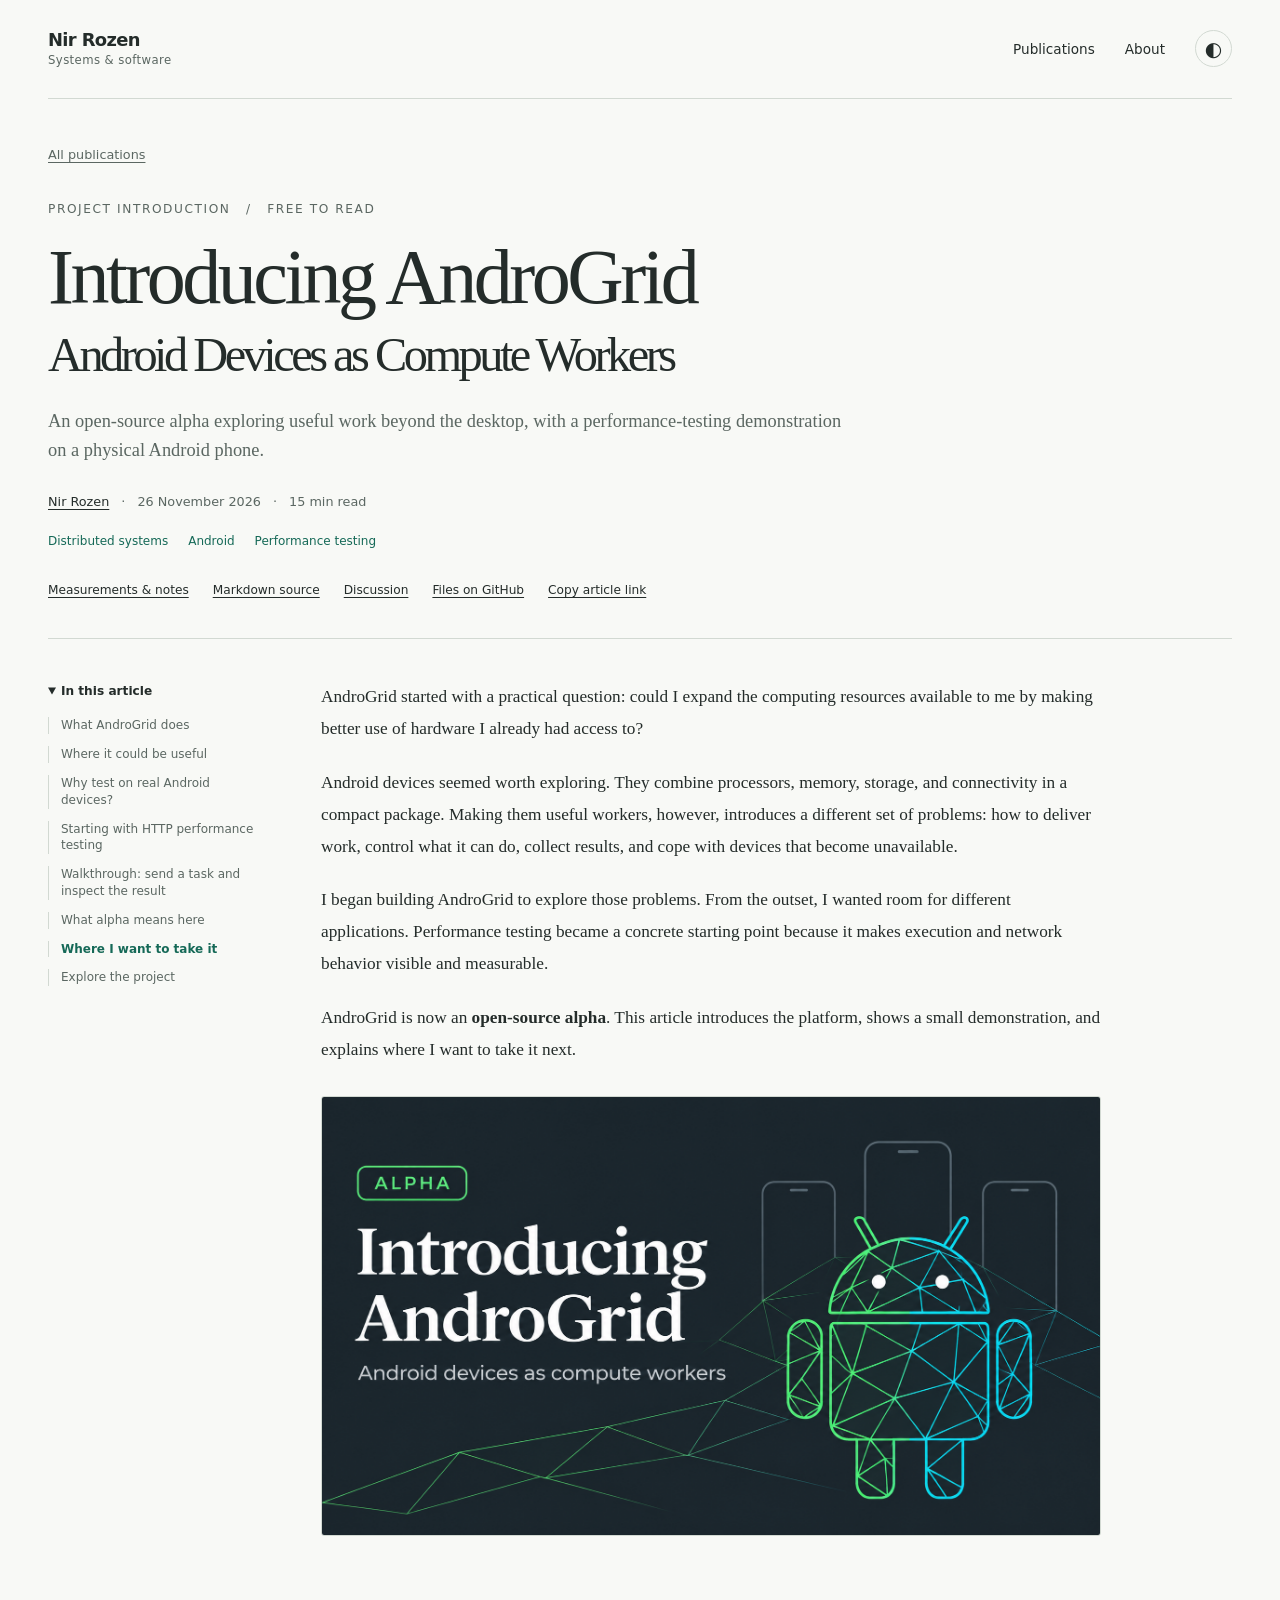
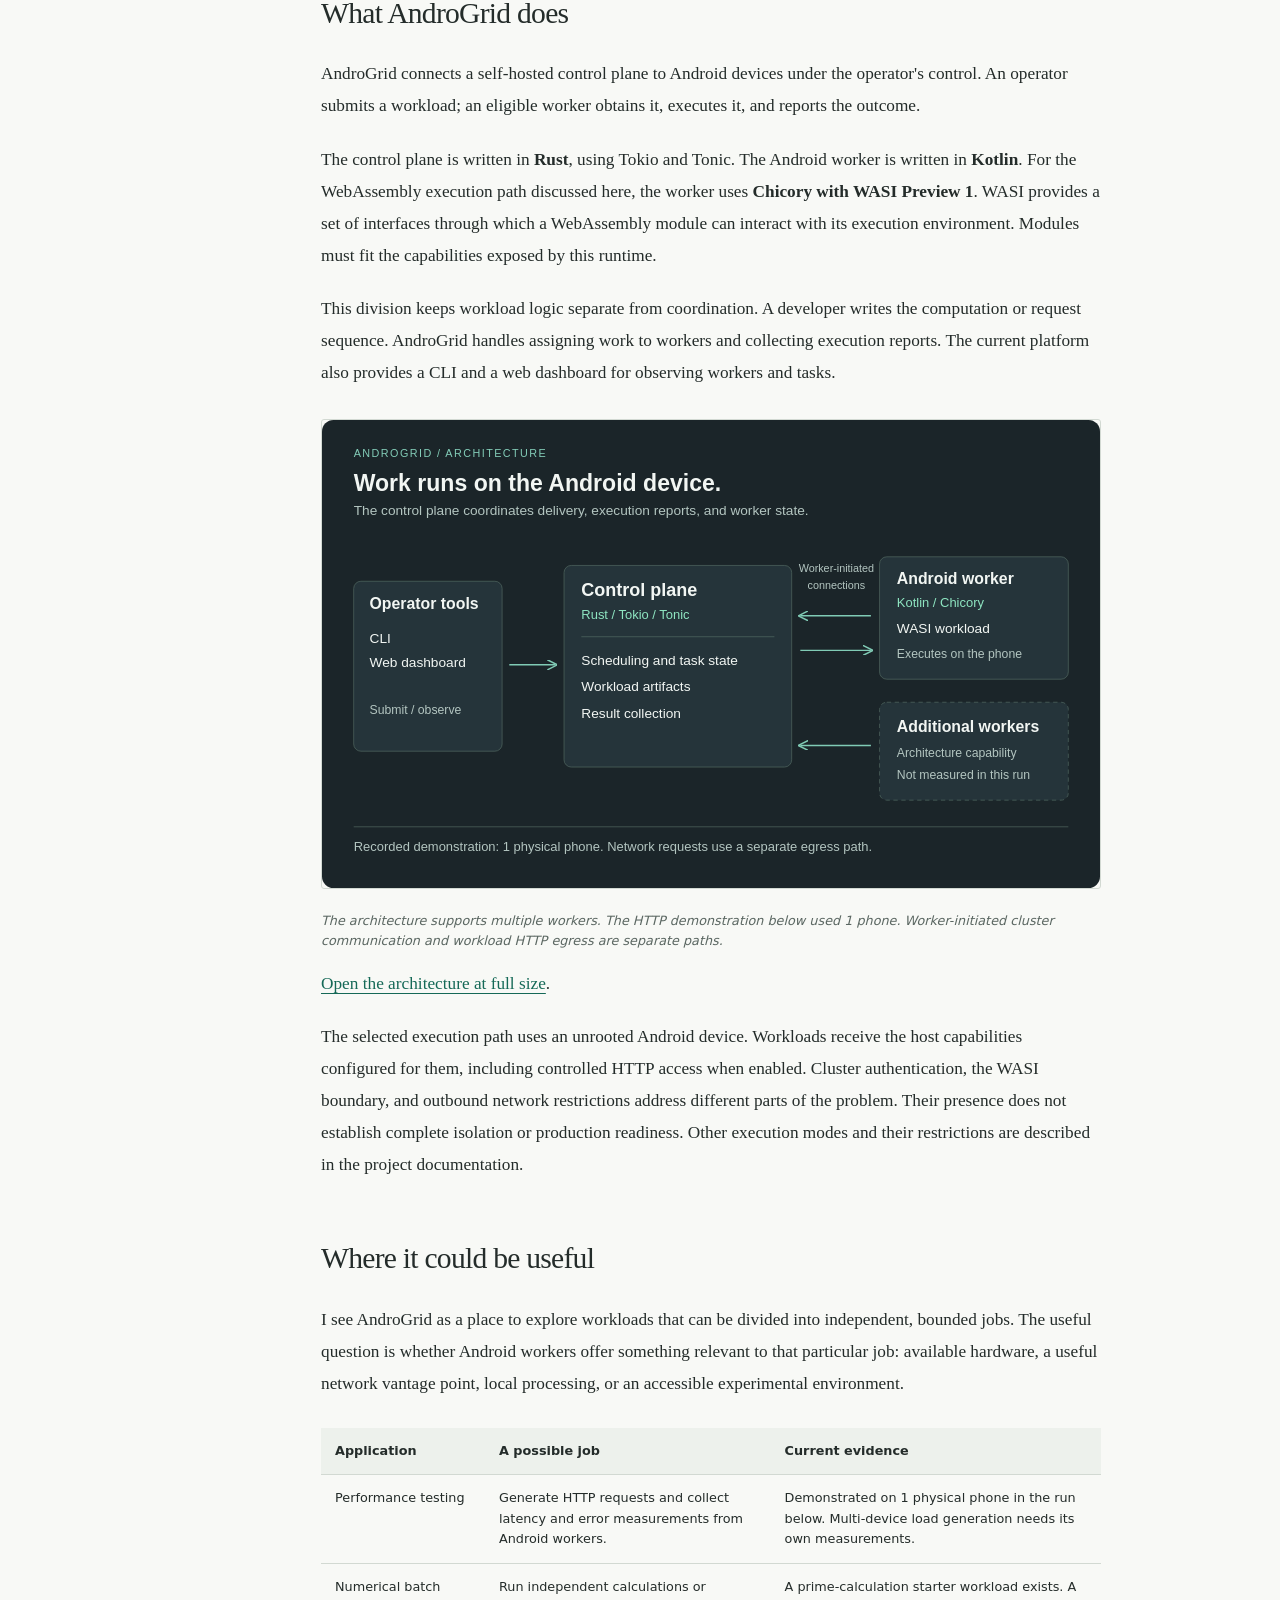
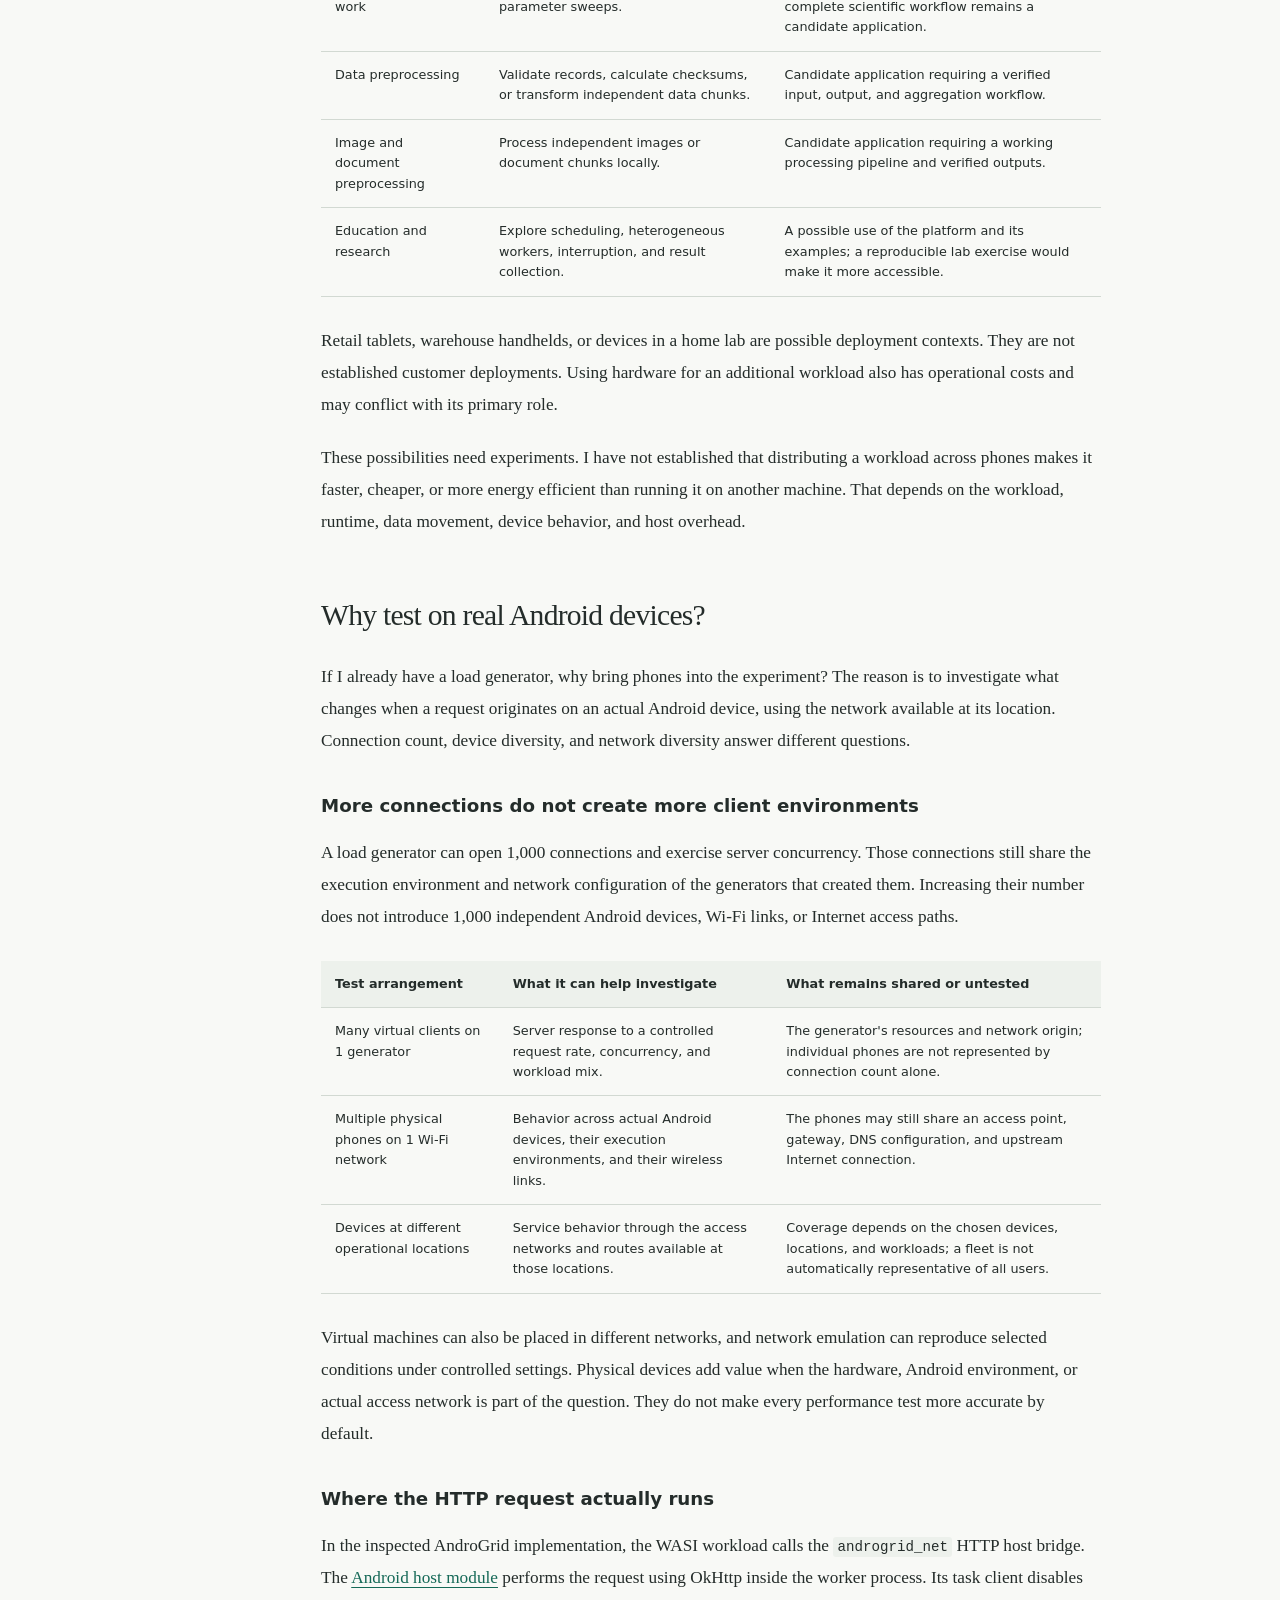
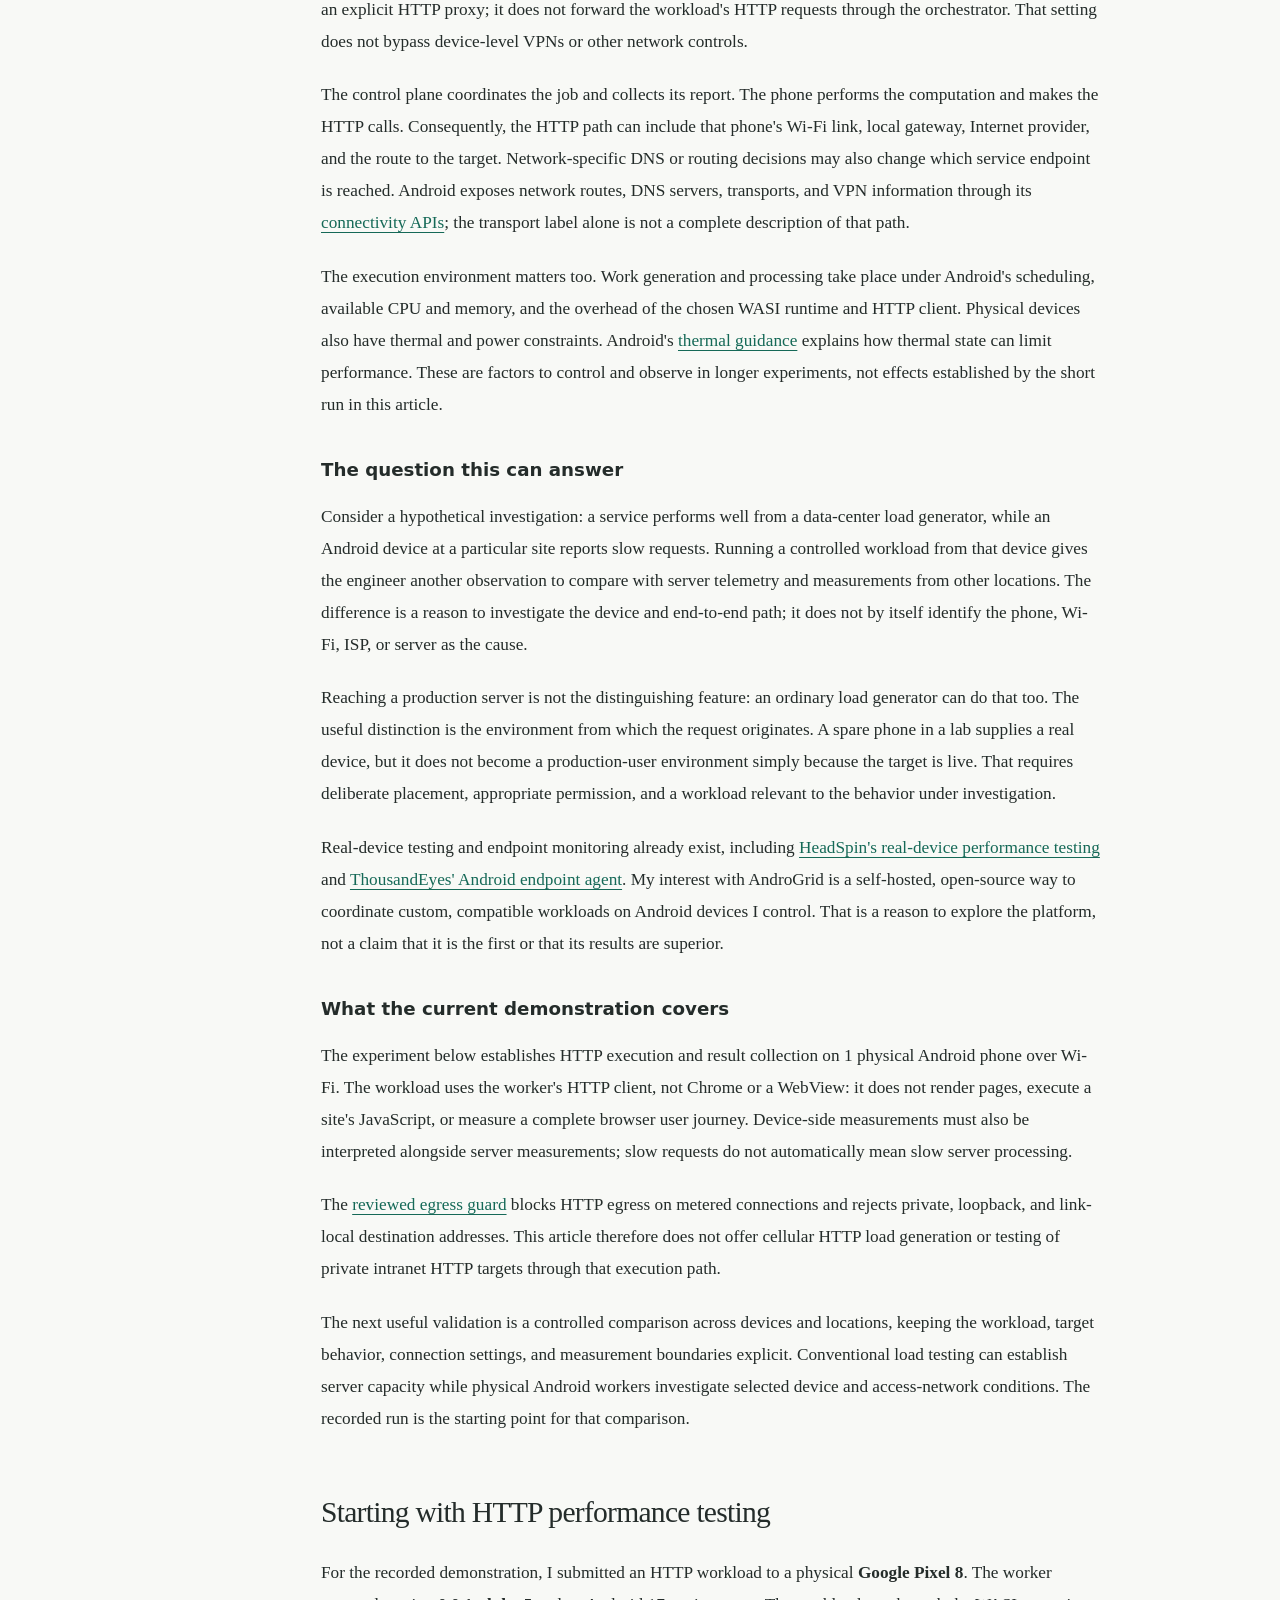
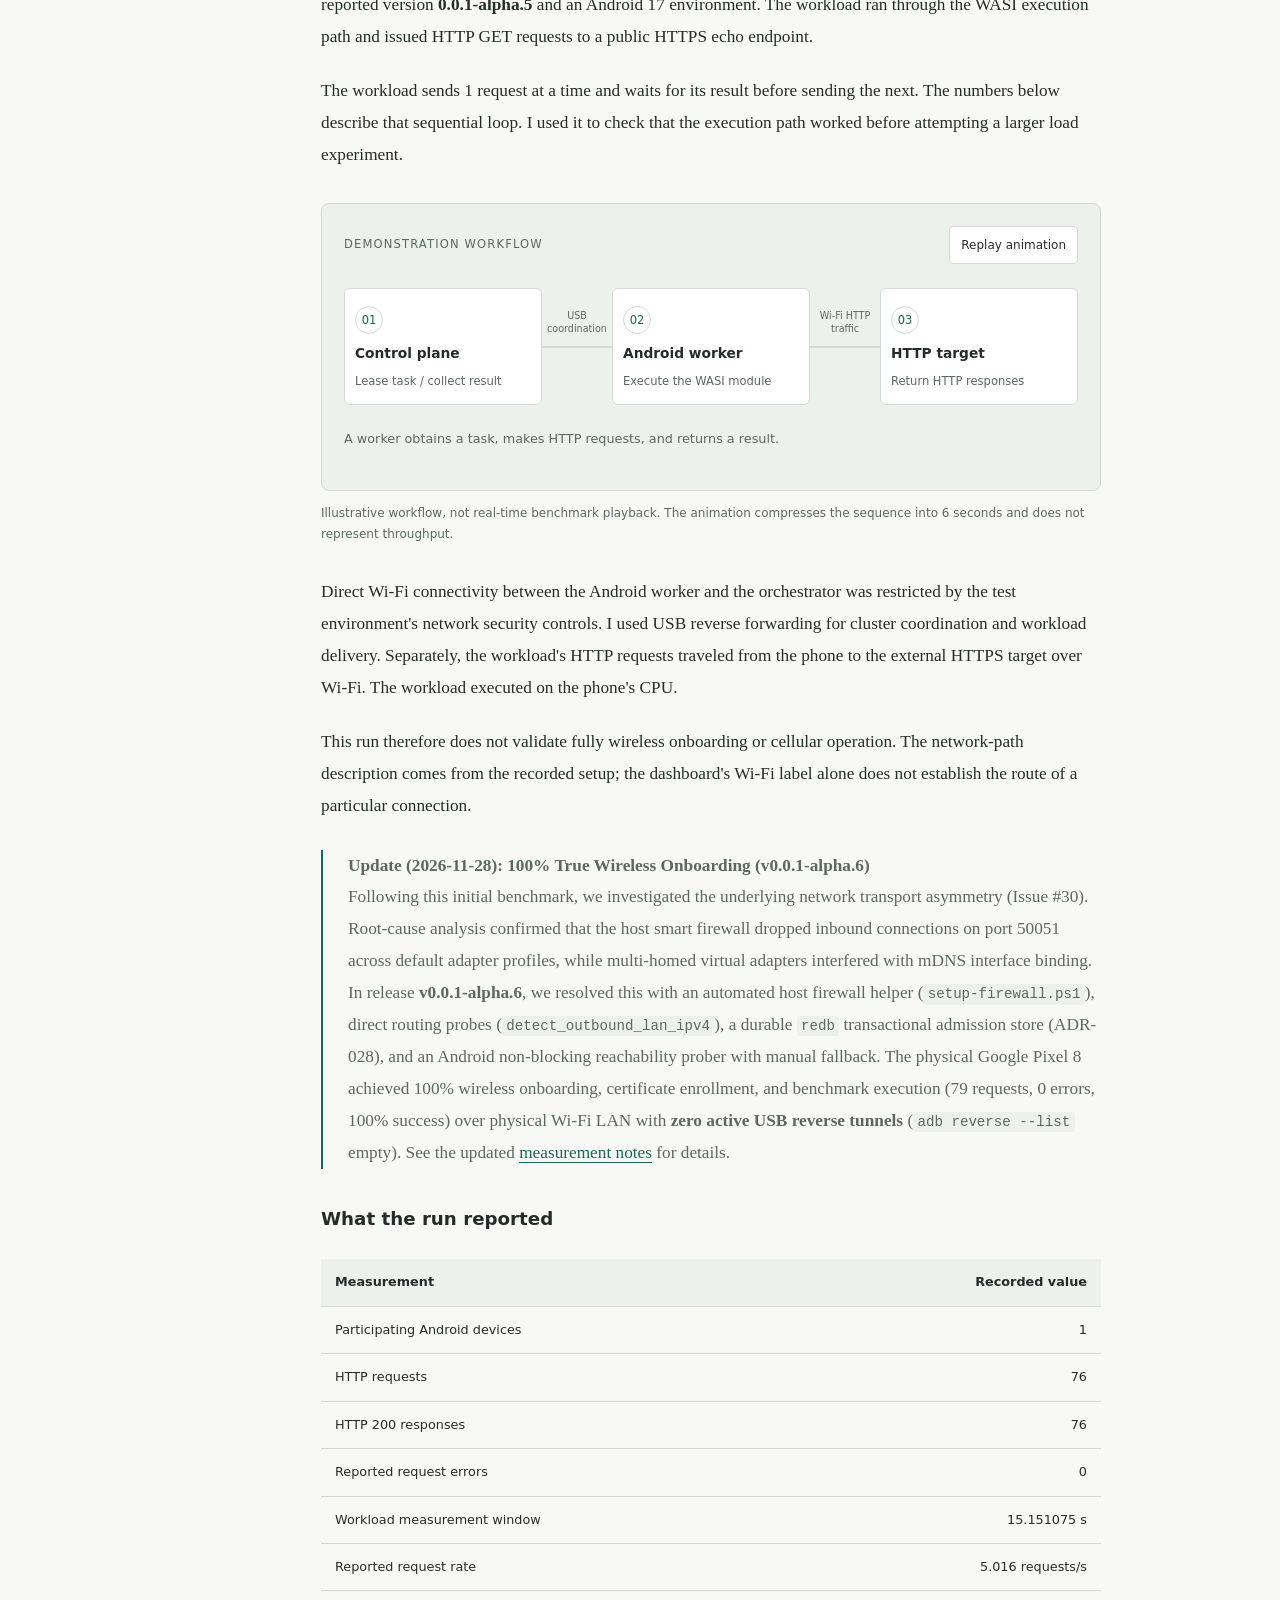
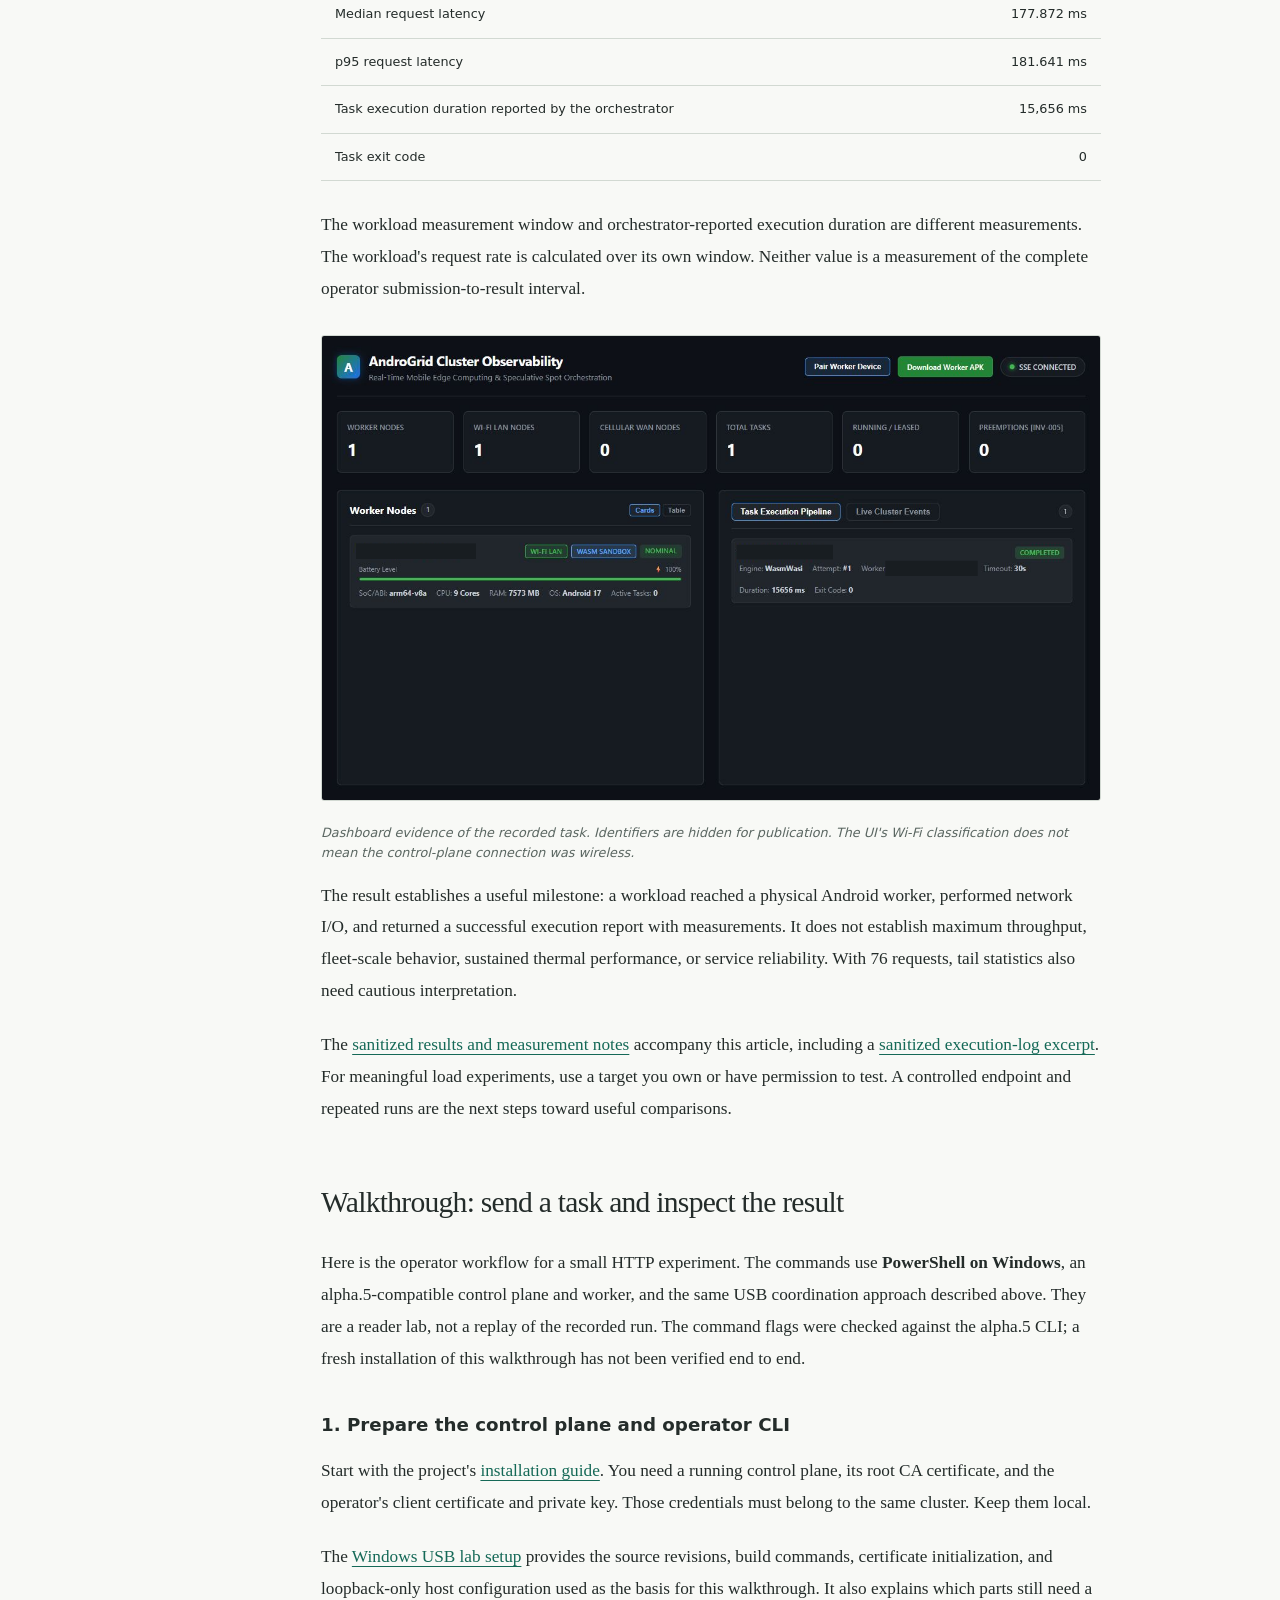
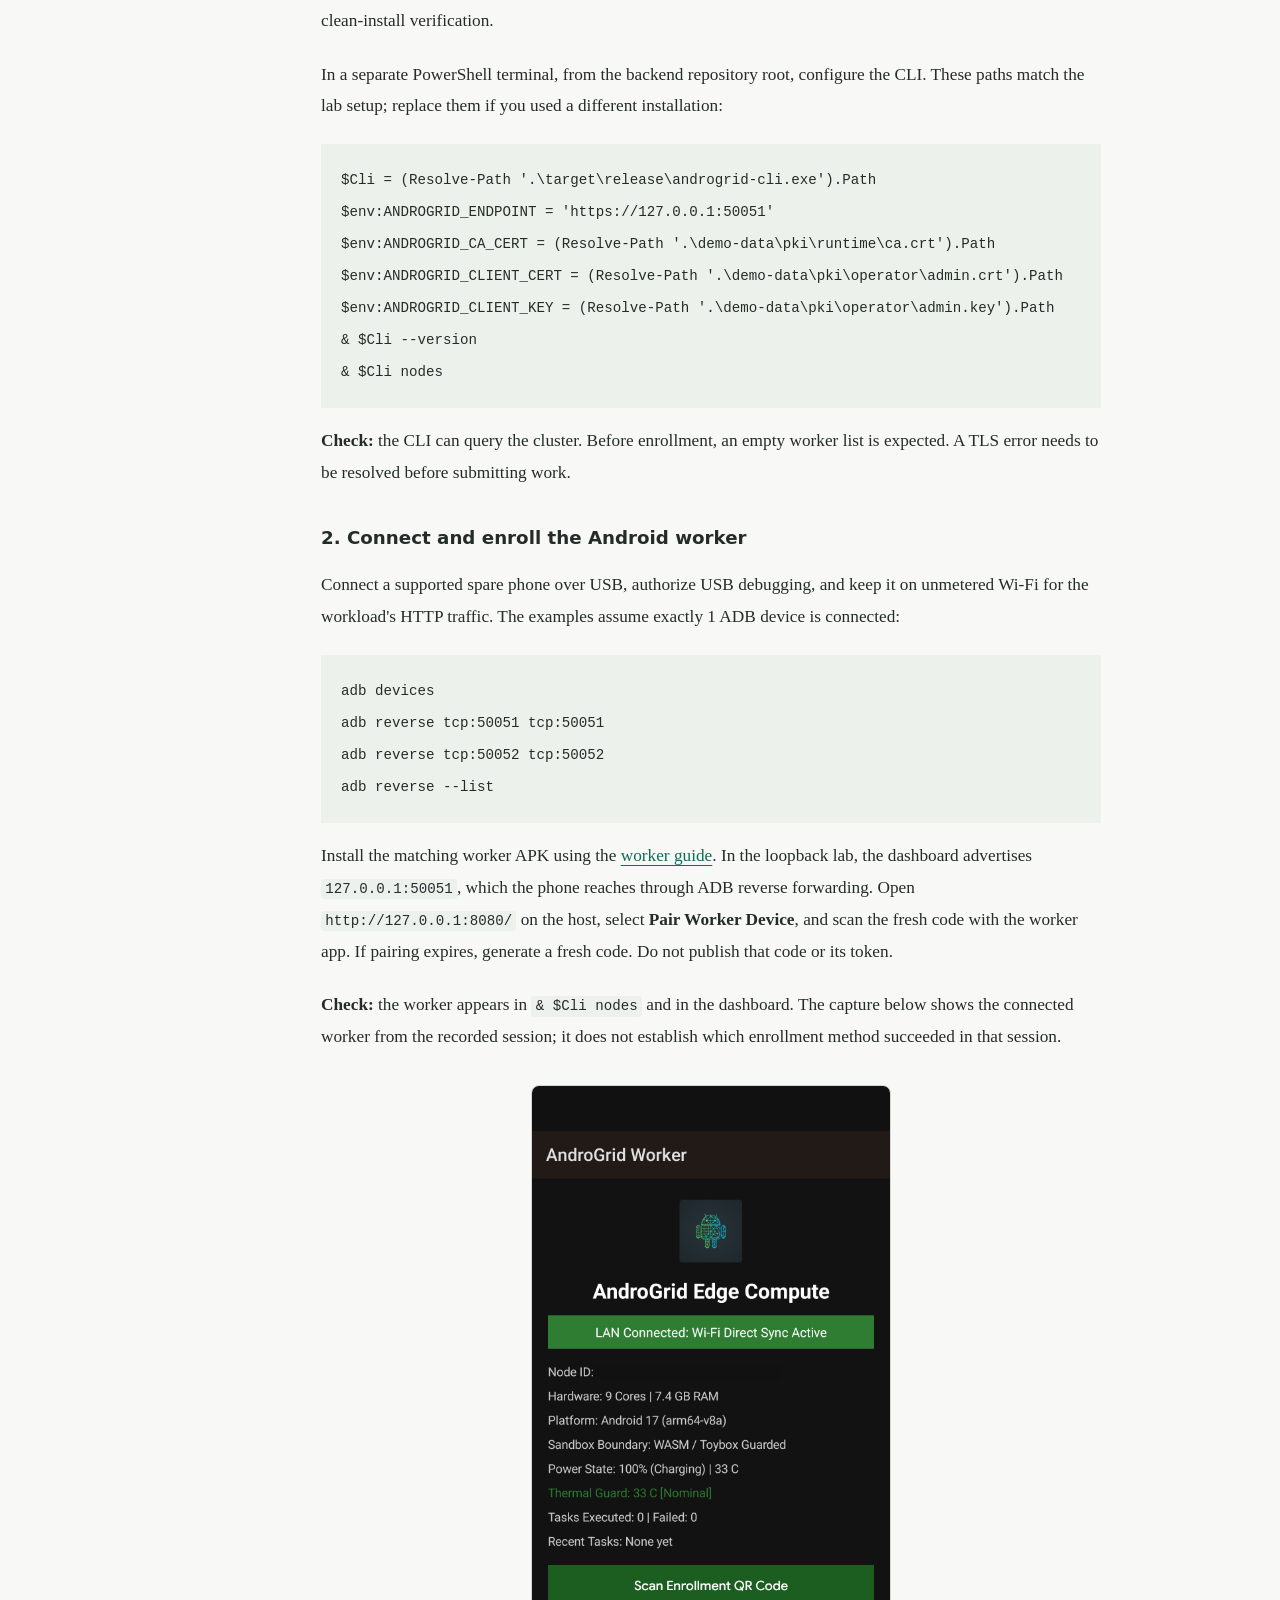
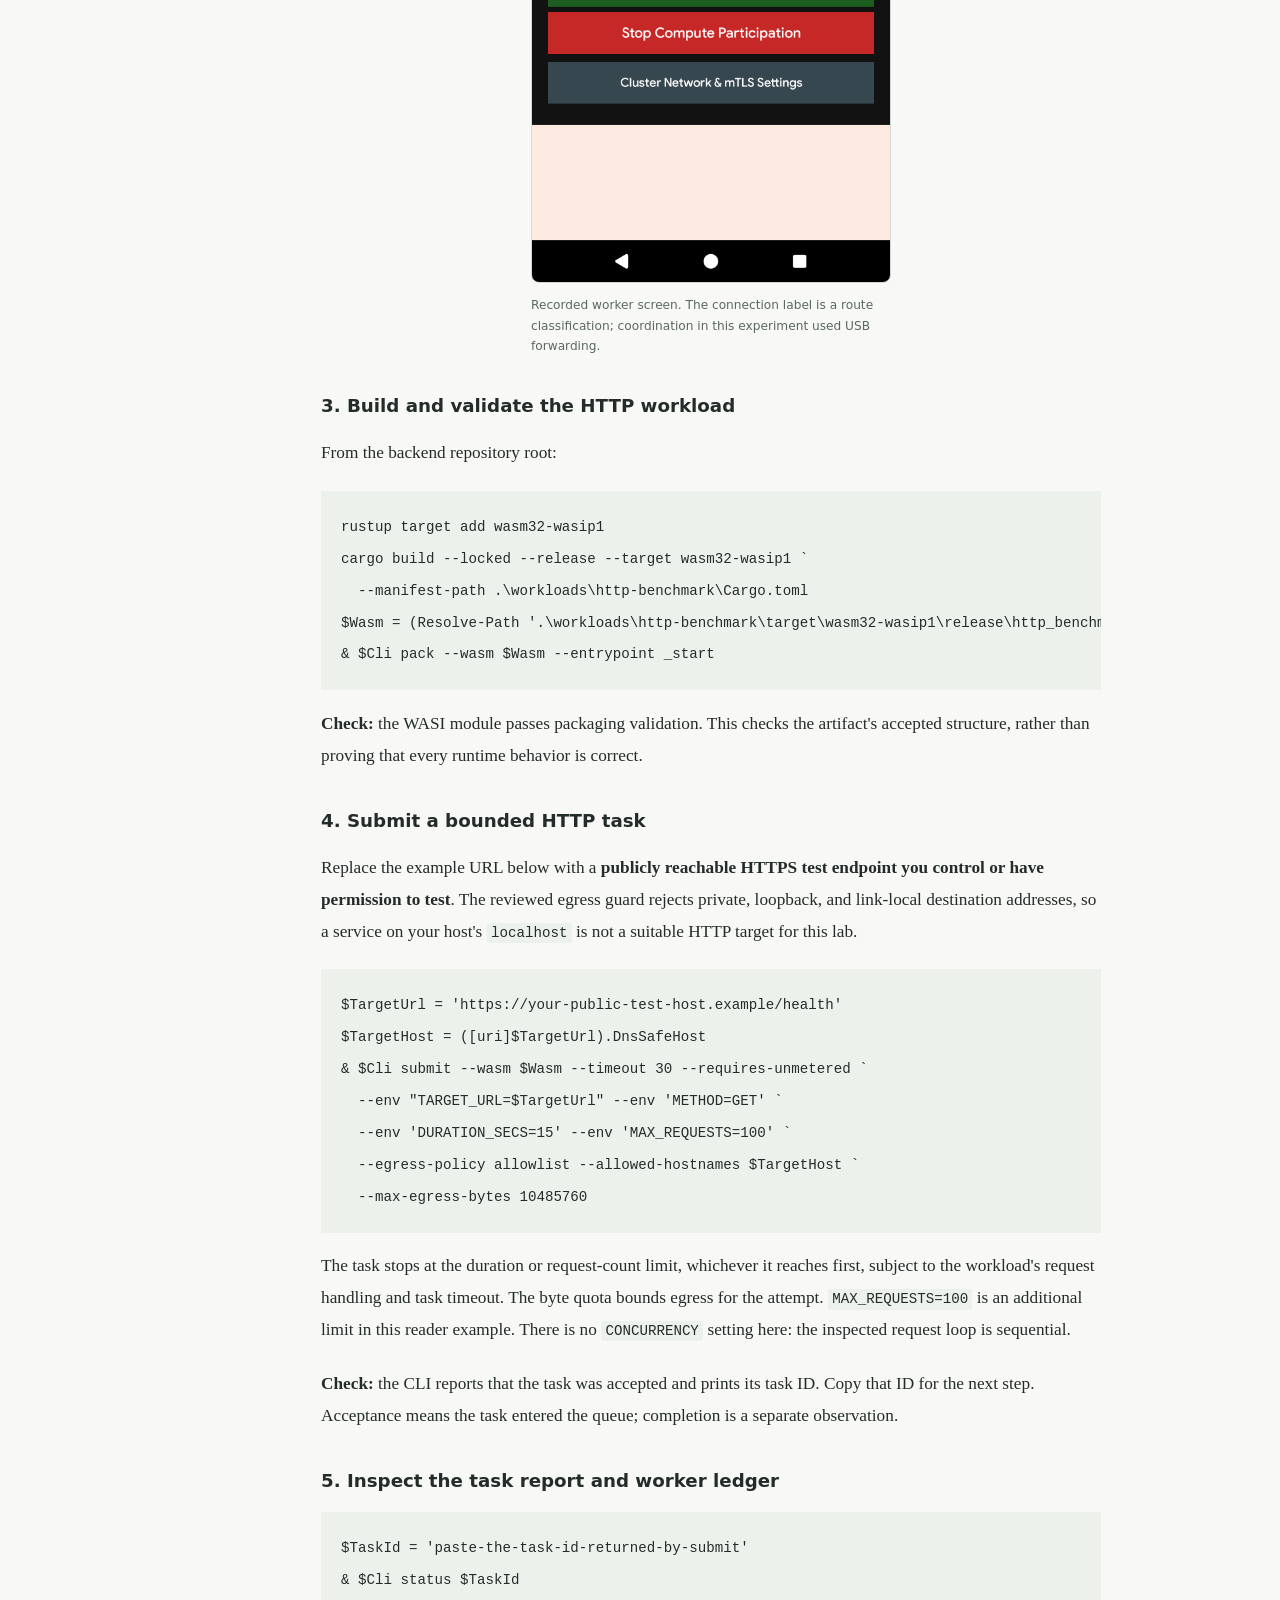
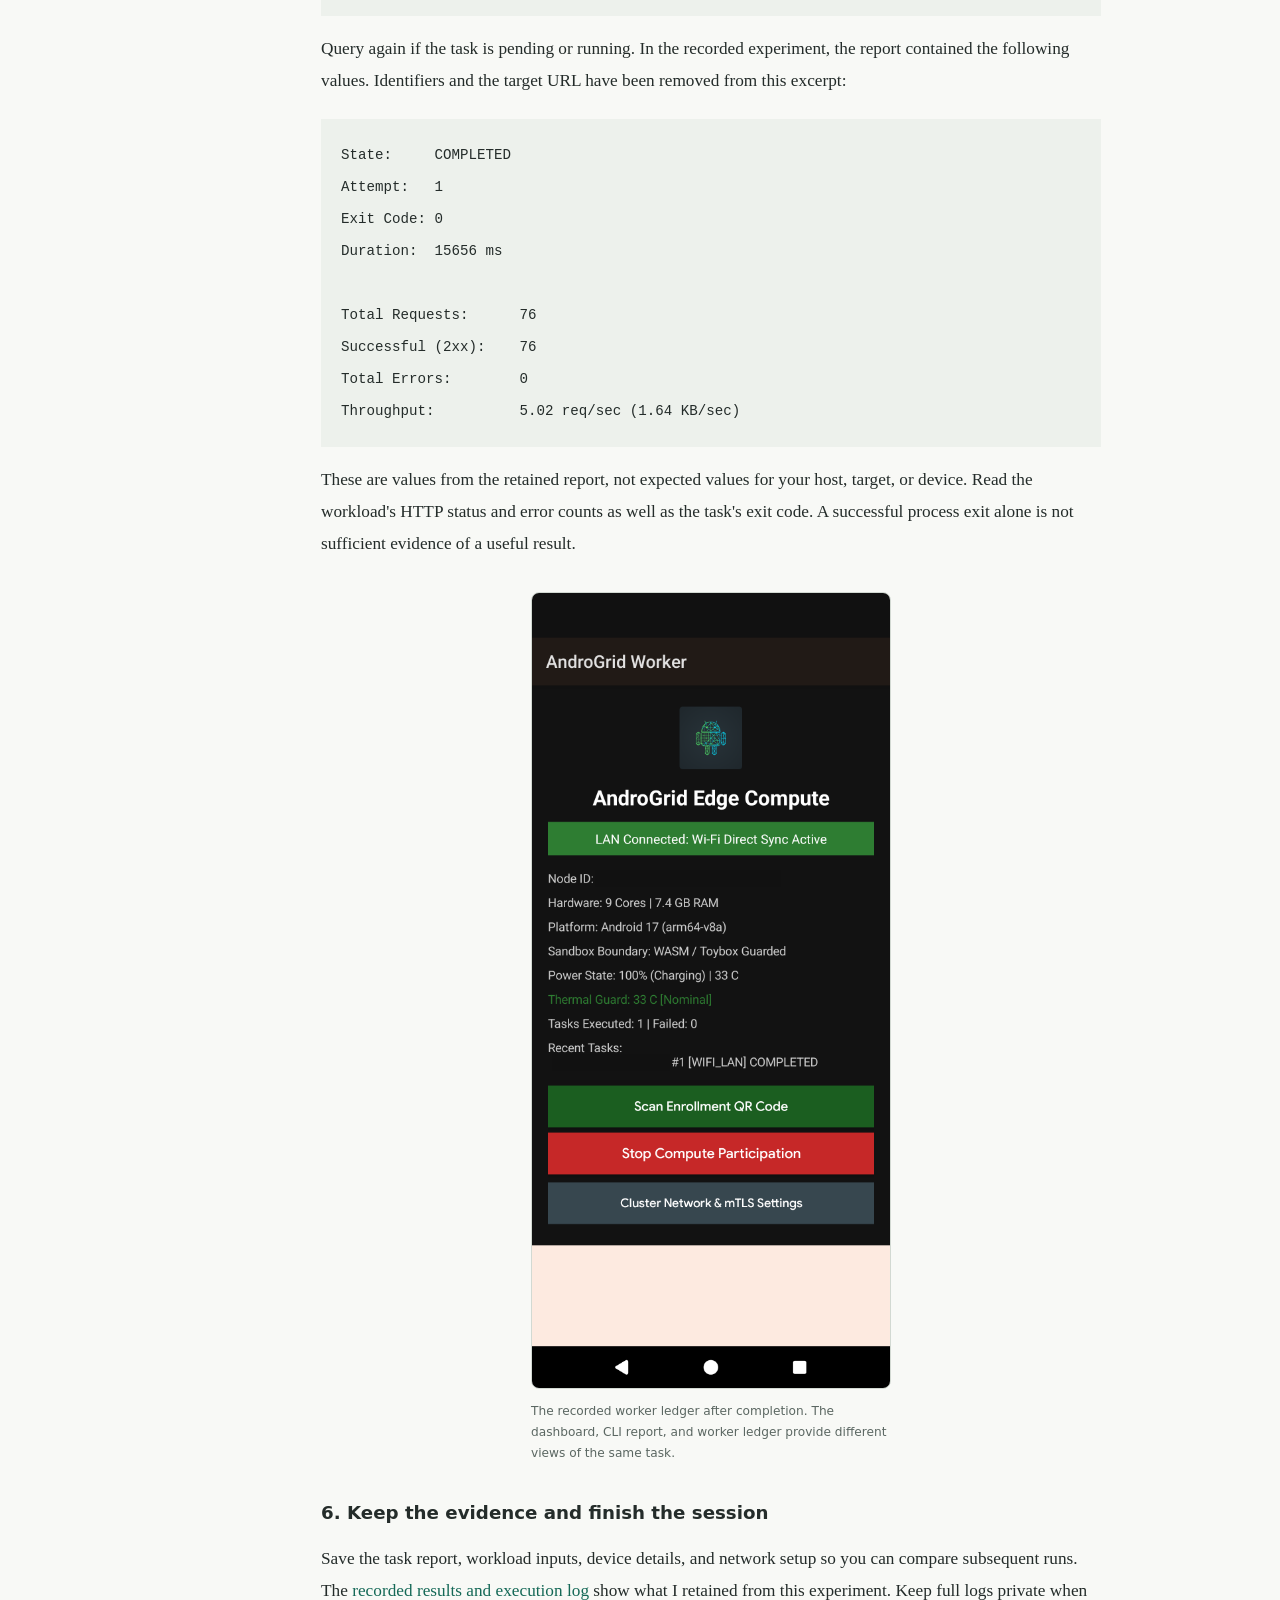
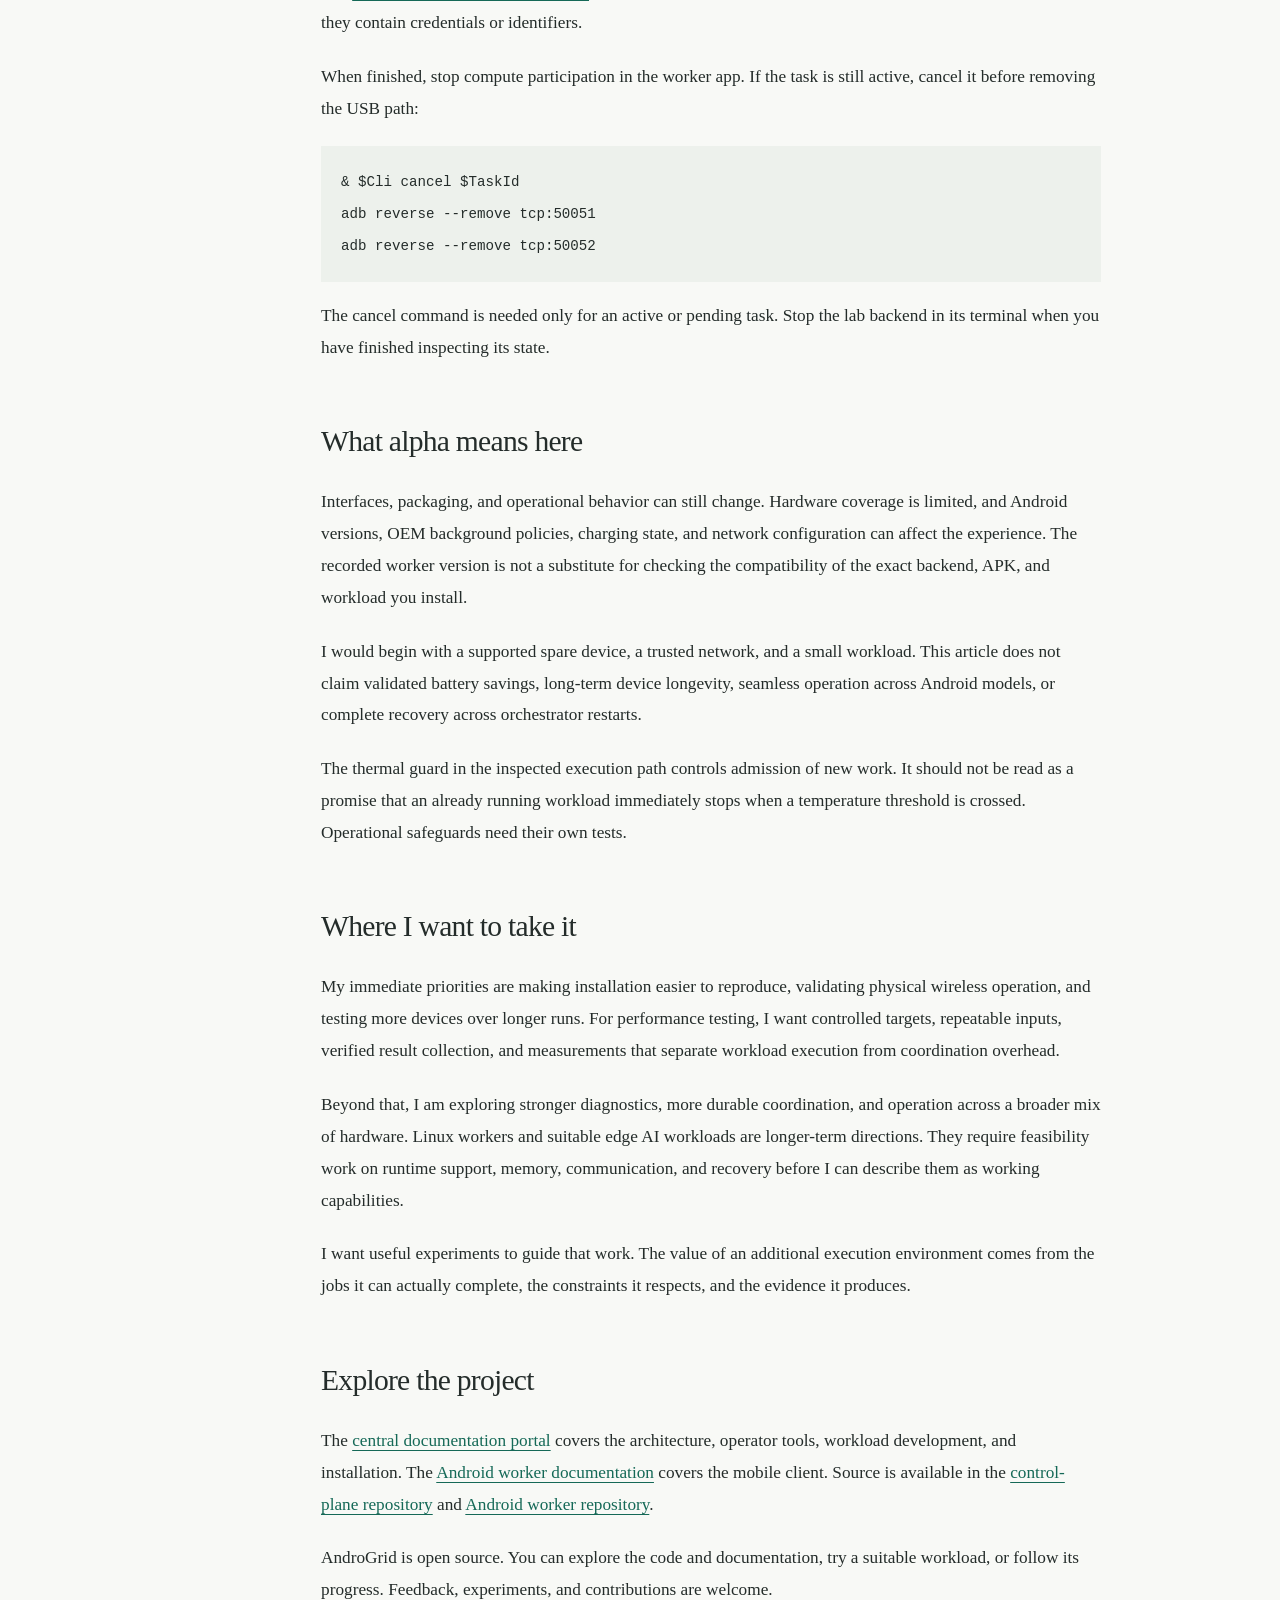
==== commit 85d826b0: "docs(androgrid): add Alpha.6 true wireless onboarding update and measurement notes" ====
--- a/androgrid/index.html
+++ b/androgrid/index.html
@@ -156,6 +156,11 @@
 </figure>
 <p>Direct Wi-Fi connectivity between the Android worker and the orchestrator was restricted by the test environment's network security controls. I used USB reverse forwarding for cluster coordination and workload delivery. Separately, the workload's HTTP requests traveled from the phone to the external HTTPS target over Wi-Fi. The workload executed on the phone's CPU.</p>
 <p>This run therefore does not validate fully wireless onboarding or cellular operation. The network-path description comes from the recorded setup; the dashboard's Wi-Fi label alone does not establish the route of a particular connection.</p>
+<blockquote>
+<p><strong>Update (2026-11-28): 100% True Wireless Onboarding (v0.0.1-alpha.6)</strong><br />
+Following this initial benchmark, we investigated the underlying network transport asymmetry (Issue #30). Root-cause analysis confirmed that the host smart firewall dropped inbound connections on port 50051 across default adapter profiles, while multi-homed virtual adapters interfered with mDNS interface binding.<br />
+In release <strong>v0.0.1-alpha.6</strong>, we resolved this with an automated host firewall helper (<code>setup-firewall.ps1</code>), direct routing probes (<code>detect_outbound_lan_ipv4</code>), a durable <code>redb</code> transactional admission store (ADR-028), and an Android non-blocking reachability prober with manual fallback. The physical Google Pixel 8 achieved 100% wireless onboarding, certificate enrollment, and benchmark execution (79 requests, 0 errors, 100% success) over physical Wi-Fi LAN with <strong>zero active USB reverse tunnels</strong> (<code>adb reverse --list</code> empty). See the updated <a href="evidence/">measurement notes</a> for details.</p>
+</blockquote>
 <h3 id="what-the-run-reported">What the run reported</h3>
 <div class="table-scroll" tabindex="0" role="region" aria-label="Scrollable data table"><table>
 <thead>
